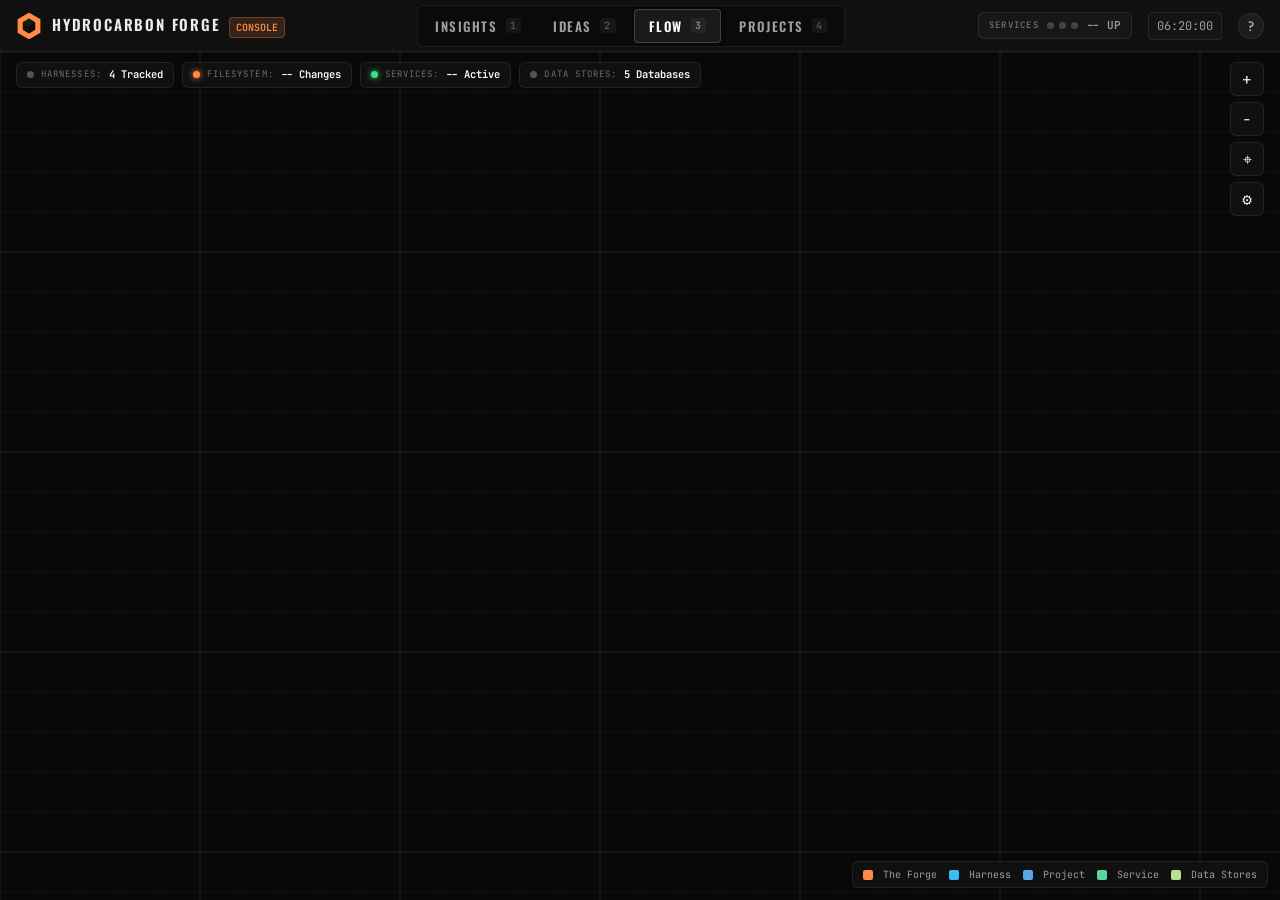
==== web/index.html @ 2d232d83 "Initial git snapshot (backfill, git rule 2026-10-06)" ====
<!DOCTYPE html>
<html lang="en">
<head>
  <meta charset="utf-8">
  <meta name="viewport" content="width=device-width, initial-scale=1.0">
  <title>Hydrocarbon Forge — Console</title>
  <link rel="preconnect" href="https://fonts.googleapis.com">
  <link rel="preconnect" href="https://fonts.gstatic.com" crossorigin>
  <link href="https://fonts.googleapis.com/css2?family=Oswald:wght@400;500;600;700&family=Inter:wght@400;500;600&family=JetBrains+Mono:wght@400;500;600;700&display=swap" rel="stylesheet">
  <link rel="stylesheet" href="style.css">
</head>
<body>

  <!-- SVG Symbols for Logo Mark -->
  <svg width="0" height="0" style="position:absolute" aria-hidden="true">
    <symbol id="hf-mark" viewBox="0 0 100 100">
      <path fill="none" stroke="currentColor" stroke-width="20" stroke-linecap="round" d="M50 10 L83.84 30 L83.84 70 L50 90 L16.16 70 L16.16 30 Z" />
      <path fill="#121212" d="M50.11 49 L50.02 77.6 L26.63 63.77 L26.62 36.13 Z" />
      <path fill="#0a0a0a" d="M50.02 49.43 L50.01 77.65 L73.41 63.83 L73.42 36.18 Z" />
      <path fill="#1a1a1a" d="M26.6 36.18 L50.02 49.43 L73.43 36.19 L50 22.34 Z" />
    </symbol>
  </svg>

  <!-- Top Navigation Bar -->
  <header class="topbar">
    <div class="topbar-inner">
      <div class="brand">
        <svg class="brand-logo" aria-hidden="true"><use href="#hf-mark" /></svg>
        <div class="brand-text">
          <span class="brand-name">HYDROCARBON FORGE</span>
          <span class="brand-tag">CONSOLE</span>
        </div>
      </div>

      <nav class="nav-tabs" role="tablist" aria-label="Console Navigation">
        <button class="nav-tab" id="nav-insights" data-tab="insights" role="tab" aria-selected="false">
          <span class="tab-label">INSIGHTS</span>
          <span class="tab-key">1</span>
        </button>
        <button class="nav-tab" id="nav-ideas" data-tab="ideas" role="tab" aria-selected="false">
          <span class="tab-label">IDEAS</span>
          <span class="tab-key">2</span>
        </button>
        <button class="nav-tab active" id="nav-flow" data-tab="flow" role="tab" aria-selected="true">
          <span class="tab-label">FLOW</span>
          <span class="tab-key">3</span>
        </button>
        <button class="nav-tab" id="nav-projects" data-tab="projects" role="tab" aria-selected="false">
          <span class="tab-label">PROJECTS</span>
          <span class="tab-key">4</span>
        </button>
      </nav>

      <div class="topbar-status">
        <div class="service-strip" id="service-strip" title="Forge Services Health">
          <span class="strip-label">SERVICES</span>
          <div class="strip-dots" id="strip-dots">
            <span class="sdot sdot-insights" title="insights-board: checking"></span>
            <span class="sdot sdot-scheme" title="scheme-board: checking"></span>
            <span class="sdot sdot-console" title="forge-console: checking"></span>
          </div>
          <span class="strip-summary" id="strip-summary">-- UP</span>
        </div>
        <div class="clock" id="live-clock">00:00:00</div>
        <button class="help-btn" id="btn-help" title="Keyboard Shortcuts (?)">?</button>
      </div>
    </div>
  </header>

  <!-- Global Error / Offline Alert Banner -->
  <div class="alert-banner" id="global-alert-banner" style="display:none;">
    <span class="alert-icon">!</span>
    <span class="alert-msg" id="global-alert-msg">Service unreachable</span>
    <button class="alert-close" id="btn-alert-close">&times;</button>
  </div>

  <!-- Main Viewport -->
  <main class="viewport">

    <!-- ==================== TAB 1: INSIGHTS ==================== -->
    <section class="tab-pane iframe-pane" id="pane-insights" role="tabpanel" style="display:none;">
      <iframe class="tab-iframe" id="iframe-insights" src="/insights/" title="Insights Board"></iframe>
    </section>

    <!-- ==================== TAB 2: IDEAS ==================== -->
    <section class="tab-pane iframe-pane" id="pane-ideas" role="tabpanel" style="display:none;">
      <iframe class="tab-iframe" id="iframe-ideas" src="/ideas/" title="Ideas Board"></iframe>
    </section>

    <!-- ==================== TAB 3: FLOW (CENTERPIECE) ==================== -->
    <section class="tab-pane active" id="pane-flow" role="tabpanel">
      <div class="flow-viewport" id="flow-viewport">
        <!-- Interactive Canvas -->
        <canvas id="flow-canvas"></canvas>

        <!-- Canvas Floating HUD: Stats Overview -->
        <div class="flow-hud-top">
          <div class="hud-pill" id="hud-harness-status">
            <span class="hud-dot" id="hud-dot-harness"></span>
            <span class="hud-title">HARNESSES:</span>
            <span class="hud-val" id="hud-val-harness">4 Tracked</span>
          </div>
          <div class="hud-pill" id="hud-fs-status">
            <span class="hud-dot active" id="hud-dot-fs"></span>
            <span class="hud-title">FILESYSTEM:</span>
            <span class="hud-val" id="hud-val-fs">-- Changes</span>
          </div>
          <div class="hud-pill" id="hud-srv-status">
            <span class="hud-dot green" id="hud-dot-srv"></span>
            <span class="hud-title">SERVICES:</span>
            <span class="hud-val" id="hud-val-srv">-- Active</span>
          </div>
          <div class="hud-pill" id="hud-db-status">
            <span class="hud-dot" id="hud-dot-db"></span>
            <span class="hud-title">DATA STORES:</span>
            <span class="hud-val" id="hud-val-db">5 Databases</span>
          </div>
        </div>

        <!-- Canvas Controls -->
        <div class="flow-hud-controls">
          <button class="flow-ctrl-btn" id="btn-flow-zoom-in" title="Zoom In">+</button>
          <button class="flow-ctrl-btn" id="btn-flow-zoom-out" title="Zoom Out">&minus;</button>
          <button class="flow-ctrl-btn" id="btn-flow-recenter" title="Recenter View">&#x2316;</button>
          <button class="flow-ctrl-btn" id="btn-flow-motion" title="Toggle Motion Animation">&#x2699;</button>
        </div>

        <!-- Flow Canvas Legend -->
        <div class="flow-hud-legend" title="Dots travel along edges on active activity &middot; click node for inspection">
          <div class="legend-row">
            <span class="legend-swatch" style="background:#FF8C42"></span> The Forge
            <span class="legend-swatch" style="background:#38BDF8; margin-left:6px;"></span> Harness
            <span class="legend-swatch" style="background:#5AA9E6; margin-left:6px;"></span> Project
            <span class="legend-swatch" style="background:#5AD6A0; margin-left:6px;"></span> Service
            <span class="legend-swatch" style="background:#B5E48C; margin-left:6px;"></span> Data Stores
          </div>
        </div>

        <!-- Canvas Hover Tooltip -->
        <div class="flow-tooltip" id="flow-tooltip" style="display:none;"></div>

        <!-- Flow Side Detail Panel -->
        <aside class="flow-detail-drawer" id="flow-detail-drawer" style="display:none;">
          <div class="drawer-header">
            <div class="drawer-header-left">
              <span class="node-badge" id="flow-panel-type">NODE</span>
              <div class="drawer-title" id="flow-panel-title">Node Detail</div>
            </div>
            <button class="drawer-close" id="btn-close-flow-drawer">&times;</button>
          </div>
          <div class="drawer-body" id="flow-panel-body">
            <!-- Dynamically populated on node click -->
          </div>
        </aside>
      </div>
    </section>

    <!-- ==================== TAB 4: PROJECTS ==================== -->
    <section class="tab-pane" id="pane-projects" role="tabpanel" style="display:none;">
      <div class="projects-container">

        <!-- Projects List View -->
        <div id="projects-list-view">
          <div class="projects-header">
            <div class="projects-header-left">
              <h2 class="projects-title">CENTRAL PROJECT DIRECTORY</h2>
              <span class="projects-count-badge" id="projects-count-badge">0 PROJECTS</span>
            </div>
            <div class="projects-header-actions">
              <input type="text" id="projects-search-input" class="projects-search" placeholder="Filter projects...">
              <button class="btn primary" id="btn-open-add-project">+ NEW PROJECT</button>
            </div>
          </div>

          <div class="projects-table-wrap table-scroll">
            <table class="data-table" id="projects-table">
              <thead>
                <tr>
                  <th style="width: 200px;">PROJECT</th>
                  <th>DESCRIPTION</th>
                  <th style="width: 170px;">SERVICE</th>
                  <th style="width: 140px;">DEPLOYMENT</th>
                  <th style="width: 110px;">UPDATED</th>
                </tr>
              </thead>
              <tbody id="projects-table-body">
                <!-- Dynamically populated -->
              </tbody>
            </table>
          </div>
        </div>

        <!-- Project Detail View (#/projects/<id>) -->
        <div id="project-detail-view" style="display:none;">
          <div class="project-detail-header">
            <button class="btn" id="btn-back-to-projects">← ALL PROJECTS</button>
            <div class="project-detail-actions">
              <button class="btn" id="btn-edit-project">EDIT PROJECT</button>
              <button class="btn danger" id="btn-delete-project">DELETE</button>
            </div>
          </div>

          <div class="project-detail-content" id="project-detail-content">
            <!-- Dynamically populated -->
          </div>
        </div>

      </div>
    </section>

  </main>

  <!-- Add Project Modal -->
  <div class="modal-backdrop" id="modal-add-project" style="display:none;">
    <div class="modal-dialog">
      <div class="modal-header">
        <span class="modal-title">ADD NEW PROJECT</span>
        <button class="modal-close" id="btn-close-add-project">&times;</button>
      </div>
      <form class="modal-form" id="form-add-project">
        <div class="form-group">
          <label for="add-proj-name">Project Name *</label>
          <input type="text" id="add-proj-name" required placeholder="e.g. Reelsmax">
        </div>
        <div class="form-group">
          <label for="add-proj-id">Slug ID * (lowercase, digits, -, _)</label>
          <input type="text" id="add-proj-id" required placeholder="reelsmax">
        </div>
        <div class="form-group">
          <label for="add-proj-path">Path</label>
          <input type="text" id="add-proj-path" placeholder="~/HydrocarbonForge/Projects/reelsmax">
        </div>
        <div class="form-group">
          <label for="add-proj-desc">Description</label>
          <textarea id="add-proj-desc" rows="2" placeholder="Brief project summary"></textarea>
        </div>
        <div class="form-group">
          <label for="add-proj-service">Systemd Service (optional)</label>
          <input type="text" id="add-proj-service" placeholder="reelsmax.service">
        </div>
        <div class="form-group">
          <label for="add-proj-tags">Tags (comma-separated)</label>
          <input type="text" id="add-proj-tags" placeholder="media, shorts, wall">
        </div>
        <div class="form-group form-check">
          <label>
            <input type="checkbox" id="add-proj-deployed"> Project is Deployed
          </label>
        </div>
        <div class="form-group" id="add-proj-url-group">
          <label for="add-proj-url">Deployment URL (http/https)</label>
          <input type="url" id="add-proj-url" placeholder="http://192.168.1.201:8905">
        </div>
        <div class="modal-actions">
          <button type="button" class="btn" id="btn-cancel-add-project">Cancel</button>
          <button type="submit" class="btn primary">Create Project</button>
        </div>
      </form>
    </div>
  </div>

  <!-- Edit Project Modal -->
  <div class="modal-backdrop" id="modal-edit-project" style="display:none;">
    <div class="modal-dialog">
      <div class="modal-header">
        <span class="modal-title">EDIT PROJECT</span>
        <button class="modal-close" id="btn-close-edit-project">&times;</button>
      </div>
      <form class="modal-form" id="form-edit-project">
        <input type="hidden" id="edit-proj-id">
        <div class="form-group">
          <label for="edit-proj-name">Project Name</label>
          <input type="text" id="edit-proj-name" required>
        </div>
        <div class="form-group">
          <label for="edit-proj-path">Path</label>
          <input type="text" id="edit-proj-path">
        </div>
        <div class="form-group">
          <label for="edit-proj-desc">Description</label>
          <textarea id="edit-proj-desc" rows="2"></textarea>
        </div>
        <div class="form-group">
          <label for="edit-proj-service">Systemd Service</label>
          <input type="text" id="edit-proj-service">
        </div>
        <div class="form-group">
          <label for="edit-proj-tags">Tags (comma-separated)</label>
          <input type="text" id="edit-proj-tags">
        </div>
        <div class="form-group form-check">
          <label>
            <input type="checkbox" id="edit-proj-deployed"> Project is Deployed
          </label>
        </div>
        <div class="form-group" id="edit-proj-url-group">
          <label for="edit-proj-url">Deployment URL (http/https)</label>
          <input type="url" id="edit-proj-url">
        </div>
        <div class="modal-actions">
          <button type="button" class="btn" id="btn-cancel-edit-project">Cancel</button>
          <button type="submit" class="btn primary">Save Changes</button>
        </div>
      </form>
    </div>
  </div>

  <!-- Keyboard Shortcut Modal -->
  <div class="modal-backdrop" id="modal-shortcuts" style="display:none;">
    <div class="modal-dialog modal-small">
      <div class="modal-header">
        <span class="modal-title">KEYBOARD SHORTCUTS</span>
        <button class="modal-close" id="btn-close-shortcuts">&times;</button>
      </div>
      <div class="shortcuts-list">
        <div class="shortcut-item"><kbd>1</kbd><span>Switch to Insights Tab</span></div>
        <div class="shortcut-item"><kbd>2</kbd><span>Switch to Ideas Tab</span></div>
        <div class="shortcut-item"><kbd>3</kbd><span>Switch to Flow Tab (Centerpiece)</span></div>
        <div class="shortcut-item"><kbd>4</kbd><span>Switch to Projects Tab</span></div>
        <div class="shortcut-item"><kbd>?</kbd><span>Show / Hide this shortcut sheet</span></div>
        <div class="shortcut-item"><kbd>Esc</kbd><span>Close modals and side inspection drawers</span></div>
        <div class="shortcut-item"><kbd>Space</kbd><span>Recenter Flow Canvas</span></div>
      </div>
    </div>
  </div>

  <script src="app.js"></script>
</body>
</html>
---- web/style.css ----
/*
 * Forge Console — Design System & Styles
 * Central Hydrocarbon Forge control panel
 */

:root {
  --bg: #0a0a0a;
  --panel: #121212;
  --panel-alt: #1a1a1a;
  --panel-hover: #1e1e1e;
  --card: #151515;
  --card-hover: #1c1c1c;
  --border: rgba(255, 255, 255, 0.08);
  --border-strong: rgba(255, 255, 255, 0.18);
  --text: #ececee;
  --text-muted: #9d9d9d;
  --text-dim: #6d6d72;
  --accent: #FF8C42;
  --accent-orange: #FF8C42;
  --accent-steel: #5aa9e6;
  --accent-mint: #5ad6a0;
  --accent-amber: #ffb454;
  --accent-green: #3ddc84;
  --accent-red: #f25c54;
  --accent-purple: #b185db;
  --radius: 6px;
  --font-display: "Oswald", "Arial Narrow", -apple-system, sans-serif;
  --font-body: "Inter", system-ui, -apple-system, BlinkMacSystemFont, "Segoe UI", Roboto, sans-serif;
  --font-mono: "JetBrains Mono", ui-monospace, SFMono-Regular, Menlo, Monaco, Consolas, monospace;
  --hex-pattern: url("data:image/svg+xml,%3Csvg xmlns='http://www.w3.org/2000/svg' width='56' height='100'%3E%3Cpath d='M28 66L0 50L0 16L28 0L56 16L56 50L28 66L28 100' fill='none' stroke='%23ffffff' stroke-opacity='0.07' stroke-width='1'/%3E%3Cpath d='M28 0L28 34L0 50L0 84L28 100L56 84L56 50L28 34' fill='none' stroke='%23ffffff' stroke-opacity='0.04' stroke-width='1'/%3E%3C/svg%3E");
}

/* Reset & Base */
*, *::before, *::after {
  box-sizing: border-box;
  margin: 0;
  padding: 0;
}

html, body {
  width: 100%;
  height: 100%;
  background-color: var(--bg);
  color: var(--text);
  font-family: var(--font-body);
  font-size: 13px;
  line-height: 1.5;
  -webkit-font-smoothing: antialiased;
  -moz-osx-font-smoothing: grayscale;
  overflow: hidden;
}

/* Background Grids */
body {
  background-image: 
    var(--hex-pattern),
    linear-gradient(rgba(255, 255, 255, 0.015) 1px, transparent 1px),
    linear-gradient(90deg, rgba(255, 255, 255, 0.015) 1px, transparent 1px);
  background-size: 56px 100px, 28px 28px, 28px 28px;
  background-position: 0 0, 0 0, 0 0;
}

/* Focus Rings */
:focus-visible {
  outline: 2px solid var(--accent);
  outline-offset: 2px;
}

/* Topbar */
.topbar {
  height: 52px;
  border-bottom: 1px solid var(--border);
  background: rgba(18, 18, 18, 0.85);
  backdrop-filter: blur(12px);
  position: relative;
  z-index: 100;
  user-select: none;
}

.topbar-inner {
  height: 100%;
  display: flex;
  align-items: center;
  justify-content: space-between;
  padding: 0 16px;
  max-width: 100%;
}

.brand {
  display: flex;
  align-items: center;
  gap: 10px;
}

.brand-logo {
  width: 26px;
  height: 26px;
  color: var(--accent);
  flex-shrink: 0;
}

.brand-text {
  display: flex;
  align-items: baseline;
  gap: 8px;
}

.brand-name {
  font-family: var(--font-display);
  font-size: 15px;
  font-weight: 600;
  letter-spacing: 0.12em;
  color: var(--text);
}

.brand-tag {
  font-family: var(--font-mono);
  font-size: 10px;
  padding: 2px 6px;
  border-radius: 4px;
  background: rgba(255, 140, 66, 0.15);
  color: var(--accent);
  border: 1px solid rgba(255, 140, 66, 0.3);
  font-weight: 600;
}

/* Navigation Tabs */
.nav-tabs {
  display: flex;
  gap: 4px;
  background: var(--bg);
  padding: 3px;
  border-radius: var(--radius);
  border: 1px solid var(--border);
}

.nav-tab {
  background: transparent;
  border: none;
  color: var(--text-muted);
  font-family: var(--font-display);
  font-size: 13px;
  font-weight: 600;
  letter-spacing: 0.12em;
  padding: 6px 14px;
  border-radius: 4px;
  cursor: pointer;
  display: flex;
  align-items: center;
  gap: 8px;
  transition: all 150ms ease;
}

.nav-tab:hover {
  color: var(--text);
  background: rgba(255, 255, 255, 0.04);
}

.nav-tab.active {
  color: #fff;
  background: var(--panel-alt);
  border: 1px solid var(--border-strong);
  box-shadow: 0 1px 4px rgba(0, 0, 0, 0.4);
}

.tab-key {
  font-family: var(--font-mono);
  font-size: 10px;
  opacity: 0.5;
  background: rgba(255, 255, 255, 0.1);
  padding: 1px 4px;
  border-radius: 3px;
}

/* Status Strip & Clock */
.topbar-status {
  display: flex;
  align-items: center;
  gap: 16px;
}

.service-strip {
  display: flex;
  align-items: center;
  gap: 8px;
  background: rgba(255, 255, 255, 0.03);
  border: 1px solid var(--border);
  padding: 4px 10px;
  border-radius: var(--radius);
  font-family: var(--font-mono);
  font-size: 11px;
}

.strip-label {
  color: var(--text-dim);
  font-size: 9px;
  letter-spacing: 0.14em;
  font-weight: 600;
}

.strip-dots {
  display: flex;
  gap: 5px;
  align-items: center;
}

.sdot {
  width: 7px;
  height: 7px;
  border-radius: 50%;
  background: #444;
  transition: background 300ms ease;
}

.sdot.green { background: var(--accent-green); box-shadow: 0 0 6px rgba(61, 220, 132, 0.5); }
.sdot.amber { background: var(--accent-amber); box-shadow: 0 0 6px rgba(255, 180, 84, 0.5); }
.sdot.red   { background: var(--accent-red);   box-shadow: 0 0 6px rgba(242, 92, 84, 0.5); }

.strip-summary {
  color: var(--text-muted);
  font-size: 11px;
  font-weight: 600;
}

.clock {
  font-family: var(--font-mono);
  font-size: 12px;
  color: var(--text-muted);
  padding: 4px 8px;
  background: rgba(255, 255, 255, 0.02);
  border-radius: 4px;
  border: 1px solid var(--border);
}

.help-btn {
  background: rgba(255, 255, 255, 0.05);
  border: 1px solid var(--border);
  color: var(--text-muted);
  width: 26px;
  height: 26px;
  border-radius: 50%;
  font-family: var(--font-mono);
  font-weight: 700;
  cursor: pointer;
  display: flex;
  align-items: center;
  justify-content: center;
  transition: all 150ms ease;
}

.help-btn:hover {
  background: var(--accent);
  color: #000;
  border-color: var(--accent);
}

/* Alert Banner */
.alert-banner {
  background: rgba(242, 92, 84, 0.15);
  border-bottom: 1px solid var(--accent-red);
  color: #ff9d99;
  padding: 8px 16px;
  display: flex;
  align-items: center;
  gap: 12px;
  font-family: var(--font-mono);
  font-size: 12px;
  z-index: 99;
}

.alert-icon {
  font-weight: 700;
  color: var(--accent-red);
}

.alert-msg {
  flex: 1;
}

.alert-close {
  background: none;
  border: none;
  color: inherit;
  font-size: 16px;
  cursor: pointer;
}

/* Viewport & Tab Panes */
.viewport {
  height: calc(100vh - 52px);
  position: relative;
  overflow: hidden;
}

.tab-pane {
  width: 100%;
  height: 100%;
  display: none;
  overflow-y: auto;
  overflow-x: hidden;
}

.tab-pane.active {
  display: block;
}

.tab-pane.iframe-pane {
  overflow: hidden;
}

.tab-iframe {
  width: 100%;
  height: 100%;
  border: none;
  display: block;
}

/* Offline warning strip inside tab */
.offline-warning {
  background: rgba(255, 180, 84, 0.1);
  border: 1px solid rgba(255, 180, 84, 0.3);
  color: var(--accent-amber);
  padding: 8px 14px;
  border-radius: var(--radius);
  font-family: var(--font-mono);
  font-size: 11px;
  margin-bottom: 16px;
}

/* Common Components */
.micro-label {
  font-family: var(--font-mono);
  font-size: 10px;
  letter-spacing: 0.14em;
  color: var(--text-dim);
  text-transform: uppercase;
  margin-bottom: 4px;
}

.section-title {
  font-family: var(--font-display);
  font-size: 13px;
  letter-spacing: 0.12em;
  color: var(--text-muted);
  text-transform: uppercase;
}

/* Segmented Buttons */
.seg {
  display: inline-flex;
  background: var(--panel);
  border: 1px solid var(--border);
  border-radius: var(--radius);
  padding: 2px;
  gap: 2px;
}

.seg-btn {
  background: transparent;
  border: none;
  color: var(--text-muted);
  font-family: var(--font-mono);
  font-size: 11px;
  padding: 4px 10px;
  border-radius: 4px;
  cursor: pointer;
  transition: all 150ms ease;
  display: inline-flex;
  align-items: center;
  gap: 6px;
}

.seg-btn:hover {
  color: var(--text);
  background: rgba(255, 255, 255, 0.03);
}

.seg-btn.active {
  color: #fff;
  background: var(--panel-alt);
  border: 1px solid var(--border-strong);
}

.seg-count {
  font-size: 10px;
  color: var(--accent);
  background: rgba(255, 140, 66, 0.1);
  padding: 1px 4px;
  border-radius: 3px;
}

/* Buttons */
.btn {
  background: var(--panel-alt);
  border: 1px solid var(--border);
  color: var(--text);
  font-family: var(--font-mono);
  font-size: 11px;
  font-weight: 600;
  letter-spacing: 0.05em;
  padding: 6px 12px;
  border-radius: var(--radius);
  cursor: pointer;
  transition: all 150ms ease;
  display: inline-flex;
  align-items: center;
  justify-content: center;
  gap: 6px;
}

.btn:hover {
  background: var(--panel-hover);
  border-color: var(--border-strong);
}

.btn.primary {
  background: var(--accent);
  color: #000;
  border-color: var(--accent);
  font-weight: 700;
}

.btn.primary:hover {
  background: #ffa05e;
  border-color: #ffa05e;
}

/* Panels & Cards */
.panel {
  background: var(--panel);
  border: 1px solid var(--border);
  border-radius: var(--radius);
  padding: 16px;
  margin-bottom: 16px;
}

.panel-header {
  display: flex;
  align-items: baseline;
  justify-content: space-between;
  margin-bottom: 12px;
  border-bottom: 1px solid var(--border);
  padding-bottom: 8px;
}

.panel-title {
  font-family: var(--font-display);
  font-size: 15px;
  font-weight: 600;
  letter-spacing: 0.12em;
  color: var(--text);
  text-transform: uppercase;
}

.panel-sub {
  font-family: var(--font-mono);
  font-size: 11px;
  color: var(--text-dim);
}

/* KPI Grids */
.kpi-grid {
  display: grid;
  grid-template-columns: repeat(auto-fit, minmax(180px, 1fr));
  gap: 12px;
  margin-bottom: 16px;
}

.kpi-card {
  background: var(--panel);
  border: 1px solid var(--border);
  border-radius: var(--radius);
  padding: 14px;
  transition: border-color 150ms ease;
}

.kpi-card:hover {
  border-color: var(--border-strong);
}

.kpi-label {
  font-family: var(--font-mono);
  font-size: 10px;
  letter-spacing: 0.14em;
  color: var(--text-dim);
  text-transform: uppercase;
  margin-bottom: 6px;
}

.kpi-val {
  font-family: var(--font-display);
  font-size: 26px;
  font-weight: 600;
  letter-spacing: 0.05em;
  color: #fff;
  line-height: 1.1;
}

.kpi-val.accent {
  color: var(--accent);
}

.kpi-sub {
  font-family: var(--font-mono);
  font-size: 10px;
  color: var(--text-muted);
  margin-top: 4px;
}

/* Data Tables */
.table-scroll {
  overflow-x: auto;
  max-width: 100%;
}

.data-table {
  width: 100%;
  border-collapse: collapse;
  font-size: 12px;
  text-align: left;
}

.data-table th {
  font-family: var(--font-mono);
  font-size: 10px;
  letter-spacing: 0.12em;
  text-transform: uppercase;
  color: var(--text-dim);
  padding: 8px 10px;
  border-bottom: 1px solid var(--border);
  background: rgba(0, 0, 0, 0.2);
}

.data-table td {
  padding: 9px 10px;
  border-bottom: 1px solid rgba(255, 255, 255, 0.04);
  font-family: var(--font-mono);
  color: var(--text);
  vertical-align: middle;
}

.data-table tbody tr {
  transition: background 120ms ease;
  cursor: pointer;
}

.data-table tbody tr:hover {
  background: rgba(255, 255, 255, 0.03);
}

.empty-cell {
  text-align: center;
  color: var(--text-dim);
  padding: 24px !important;
  font-family: var(--font-mono);
}

/* Chips & Badges */
.chip {
  display: inline-flex;
  align-items: center;
  gap: 5px;
  padding: 2px 7px;
  border-radius: 4px;
  font-family: var(--font-mono);
  font-size: 11px;
  border: 1px solid var(--border);
  background: rgba(255, 255, 255, 0.02);
  white-space: nowrap;
}

.chips-row {
  display: flex;
  flex-wrap: wrap;
  gap: 8px;
}

.stat-chip {
  background: var(--panel-alt);
  border: 1px solid var(--border);
  padding: 6px 10px;
  border-radius: var(--radius);
  display: inline-flex;
  align-items: center;
  gap: 8px;
  font-family: var(--font-mono);
  font-size: 11px;
  cursor: pointer;
  transition: all 150ms ease;
}

.stat-chip:hover {
  border-color: var(--border-strong);
  background: var(--panel-hover);
}

.stat-chip-count {
  font-weight: 700;
  color: #fff;
  background: rgba(255, 255, 255, 0.1);
  padding: 1px 5px;
  border-radius: 3px;
}

.legend-dot {
  width: 8px;
  height: 8px;
  border-radius: 50%;
  display: inline-block;
}

/* ==================== TAB 1: INSIGHTS STYLES ==================== */
.insights-container {
  padding: 16px;
  max-width: 1400px;
  margin: 0 auto;
}

.insights-toolbar {
  display: flex;
  justify-content: space-between;
  align-items: center;
  flex-wrap: wrap;
  gap: 12px;
  margin-bottom: 16px;
  padding: 12px 16px;
  background: var(--panel);
  border: 1px solid var(--border);
  border-radius: var(--radius);
}

.toolbar-left, .toolbar-right {
  display: flex;
  align-items: center;
  gap: 12px;
  flex-wrap: wrap;
}

.live-indicator {
  display: flex;
  align-items: center;
  gap: 6px;
  font-family: var(--font-mono);
  font-size: 11px;
  color: var(--text-dim);
}

.live-indicator .dot {
  width: 7px;
  height: 7px;
  border-radius: 50%;
  background: var(--accent-green);
  box-shadow: 0 0 6px var(--accent-green);
}

.chart-wrapper {
  position: relative;
  width: 100%;
  height: 220px;
  background: rgba(0, 0, 0, 0.3);
  border-radius: 4px;
  border: 1px solid rgba(255, 255, 255, 0.04);
}

.chart-legend {
  display: flex;
  gap: 16px;
  margin-top: 10px;
  font-family: var(--font-mono);
  font-size: 11px;
  color: var(--text-muted);
}

.legend-swatch {
  display: inline-block;
  width: 10px;
  height: 10px;
  border-radius: 2px;
  margin-right: 4px;
}

.grid-2col {
  display: grid;
  grid-template-columns: 1fr 1fr;
  gap: 16px;
}

@media (max-width: 900px) {
  .grid-2col {
    grid-template-columns: 1fr;
  }
}

.tools-list {
  display: flex;
  flex-direction: column;
  gap: 8px;
}

.tool-row {
  display: flex;
  align-items: center;
  gap: 10px;
  font-family: var(--font-mono);
  font-size: 11px;
}

.tool-name {
  width: 140px;
  color: var(--text);
  overflow: hidden;
  text-overflow: ellipsis;
  white-space: nowrap;
}

.tool-bar-bg {
  flex: 1;
  height: 8px;
  background: rgba(255, 255, 255, 0.05);
  border-radius: 4px;
  overflow: hidden;
}

.tool-bar-fill {
  height: 100%;
  background: var(--accent-steel);
  border-radius: 4px;
}

.tool-count {
  width: 45px;
  text-align: right;
  color: var(--text-muted);
}

.hourstrip {
  display: grid;
  grid-template-columns: repeat(24, 1fr);
  gap: 3px;
  height: 38px;
  align-items: flex-end;
  background: rgba(0, 0, 0, 0.2);
  padding: 6px;
  border-radius: 4px;
}

.hour-bar {
  background: var(--accent-mint);
  border-radius: 2px 2px 0 0;
  min-height: 2px;
  transition: opacity 150ms ease;
}

.hour-bar:hover {
  opacity: 0.8;
}

.hour-axis {
  font-family: var(--font-mono);
  font-size: 10px;
  color: var(--text-dim);
  margin-top: 6px;
  text-align: right;
}

.callout-grid {
  display: grid;
  grid-template-columns: repeat(auto-fit, minmax(130px, 1fr));
  gap: 8px;
  margin-top: 12px;
}

.callout-card {
  background: rgba(255, 255, 255, 0.02);
  border: 1px solid var(--border);
  padding: 8px;
  border-radius: 4px;
}

.cost-summary-bar {
  display: flex;
  align-items: flex-end;
  gap: 24px;
  flex-wrap: wrap;
  margin-bottom: 16px;
  padding-bottom: 12px;
  border-bottom: 1px solid var(--border);
}

.cost-headline {
  font-family: var(--font-display);
  font-size: 32px;
  font-weight: 700;
  color: var(--accent);
}

.cost-subline {
  font-family: var(--font-display);
  font-size: 22px;
  font-weight: 600;
  color: var(--text);
}

.cost-toggles {
  margin-left: auto;
}

.checkbox-label {
  display: inline-flex;
  align-items: center;
  gap: 6px;
  font-family: var(--font-mono);
  font-size: 11px;
  color: var(--text-muted);
  cursor: pointer;
  user-select: none;
}

/* ==================== TAB 2: IDEAS STYLES ==================== */
.ideas-container {
  padding: 16px;
  max-width: 1400px;
  margin: 0 auto;
}

.ideas-toolbar {
  display: flex;
  justify-content: space-between;
  align-items: center;
  flex-wrap: wrap;
  gap: 12px;
  margin-bottom: 16px;
  padding: 12px 16px;
  background: var(--panel);
  border: 1px solid var(--border);
  border-radius: var(--radius);
}

.view-switch {
  display: inline-flex;
  background: var(--bg);
  border: 1px solid var(--border);
  border-radius: var(--radius);
  padding: 2px;
  gap: 2px;
}

.view-btn {
  background: transparent;
  border: none;
  color: var(--text-muted);
  font-family: var(--font-display);
  font-size: 12px;
  font-weight: 600;
  letter-spacing: 0.1em;
  padding: 5px 12px;
  border-radius: 4px;
  cursor: pointer;
  transition: all 150ms ease;
}

.view-btn:hover {
  color: var(--text);
}

.view-btn.active {
  background: var(--panel-alt);
  color: #fff;
  border: 1px solid var(--border-strong);
}

.ideas-filters {
  display: flex;
  align-items: center;
  gap: 10px;
  flex-wrap: wrap;
}

.filter-select, .form-input, .form-textarea {
  background: var(--bg);
  border: 1px solid var(--border);
  color: var(--text);
  font-family: var(--font-mono);
  font-size: 11px;
  padding: 6px 10px;
  border-radius: var(--radius);
  outline: none;
  transition: border-color 150ms ease;
}

.filter-select:focus, .form-input:focus, .form-textarea:focus {
  border-color: var(--accent);
}

.search-box {
  position: relative;
  display: inline-flex;
  align-items: center;
}

.search-input {
  width: 180px;
  background: var(--bg);
  border: 1px solid var(--border);
  color: var(--text);
  font-family: var(--font-mono);
  font-size: 11px;
  padding: 6px 26px 6px 10px;
  border-radius: var(--radius);
  outline: none;
  transition: all 150ms ease;
}

.search-input:focus {
  width: 220px;
  border-color: var(--accent);
}

.search-clear {
  position: absolute;
  right: 6px;
  background: none;
  border: none;
  color: var(--text-dim);
  cursor: pointer;
  font-size: 14px;
}

/* Map Canvas Container */
.map-wrapper {
  position: relative;
  width: 100%;
  height: calc(100vh - 190px);
  min-height: 520px;
  background: var(--panel);
  border: 1px solid var(--border);
  border-radius: var(--radius);
  overflow: hidden;
}

#ideas-map-canvas {
  width: 100%;
  height: 100%;
  display: block;
}

.map-controls {
  position: absolute;
  top: 14px;
  right: 14px;
  display: flex;
  flex-direction: column;
  gap: 6px;
  z-index: 10;
}

.ctrl-btn {
  width: 32px;
  height: 32px;
  background: var(--panel-alt);
  border: 1px solid var(--border);
  color: var(--text);
  border-radius: var(--radius);
  cursor: pointer;
  display: flex;
  align-items: center;
  justify-content: center;
  font-size: 16px;
  font-family: var(--font-mono);
  transition: all 150ms ease;
}

.ctrl-btn:hover {
  background: var(--panel-hover);
  border-color: var(--accent);
  color: var(--accent);
}

.map-legend {
  position: absolute;
  bottom: 14px;
  left: 14px;
  background: rgba(18, 18, 18, 0.85);
  backdrop-filter: blur(8px);
  border: 1px solid var(--border);
  padding: 6px 12px;
  border-radius: var(--radius);
  display: flex;
  align-items: center;
  gap: 12px;
  font-family: var(--font-mono);
  font-size: 10px;
  color: var(--text-muted);
}

.legend-title {
  color: var(--text-dim);
  font-weight: 700;
}

/* Status Inline Select */
.status-select {
  background: var(--panel-alt);
  border: 1px solid var(--border);
  color: #fff;
  font-family: var(--font-mono);
  font-size: 10px;
  font-weight: 700;
  padding: 3px 6px;
  border-radius: 4px;
  cursor: pointer;
  text-transform: uppercase;
}

/* Side Drawers */
.side-drawer, .flow-detail-drawer {
  position: fixed;
  top: 52px;
  right: 0;
  width: 440px;
  max-width: 90vw;
  height: calc(100vh - 52px);
  background: var(--panel);
  border-left: 1px solid var(--border);
  box-shadow: -8px 0 24px rgba(0, 0, 0, 0.6);
  z-index: 80;
  display: flex;
  flex-direction: column;
  animation: slideInRight 200ms ease;
}

@keyframes slideInRight {
  from { transform: translateX(100%); }
  to { transform: translateX(0); }
}

.drawer-header {
  padding: 16px;
  border-bottom: 1px solid var(--border);
  display: flex;
  align-items: center;
  justify-content: space-between;
  background: var(--panel-alt);
}

.drawer-header-left {
  display: flex;
  flex-direction: column;
  gap: 4px;
}

.drawer-title {
  font-family: var(--font-display);
  font-size: 16px;
  font-weight: 600;
  letter-spacing: 0.08em;
  color: #fff;
}

.drawer-close {
  background: none;
  border: none;
  color: var(--text-muted);
  font-size: 22px;
  cursor: pointer;
  transition: color 150ms ease;
}

.drawer-close:hover {
  color: #fff;
}

.drawer-body {
  padding: 16px;
  overflow-y: auto;
  flex: 1;
  display: flex;
  flex-direction: column;
  gap: 16px;
}

.detail-section {
  display: flex;
  flex-direction: column;
  gap: 6px;
}

.detail-title {
  font-family: var(--font-mono);
  font-size: 10px;
  letter-spacing: 0.12em;
  color: var(--text-dim);
  text-transform: uppercase;
}

.detail-text {
  font-size: 12px;
  color: var(--text);
  line-height: 1.6;
}

.score-bar-row {
  display: flex;
  align-items: center;
  justify-content: space-between;
  gap: 10px;
  font-family: var(--font-mono);
  font-size: 11px;
}

.score-bar-bg {
  flex: 1;
  height: 6px;
  background: rgba(255, 255, 255, 0.05);
  border-radius: 3px;
  overflow: hidden;
}

.score-bar-fill {
  height: 100%;
  background: var(--accent);
  border-radius: 3px;
}

/* ==================== TAB 3: FLOW STYLES (CENTERPIECE) ==================== */
.flow-viewport {
  width: 100%;
  height: 100%;
  position: relative;
  background: #080808;
  overflow: hidden;
}

#flow-canvas {
  width: 100%;
  height: 100%;
  display: block;
}

.flow-hud-top {
  position: absolute;
  top: 10px;
  left: 16px;
  display: flex;
  gap: 8px;
  z-index: 10;
  flex-wrap: wrap;
}

.hud-pill {
  background: rgba(18, 18, 18, 0.85);
  backdrop-filter: blur(8px);
  border: 1px solid var(--border);
  padding: 4px 10px;
  border-radius: var(--radius);
  display: flex;
  align-items: center;
  gap: 7px;
  font-family: var(--font-mono);
  font-size: 10.5px;
}

.hud-dot {
  width: 7px;
  height: 7px;
  border-radius: 50%;
  background: #555;
}

.hud-dot.active {
  background: var(--accent);
  box-shadow: 0 0 6px var(--accent);
}

.hud-dot.green {
  background: var(--accent-green);
  box-shadow: 0 0 6px var(--accent-green);
}

.hud-title {
  color: var(--text-dim);
  font-size: 9px;
  letter-spacing: 0.12em;
}

.hud-val {
  color: #fff;
  font-weight: 600;
}

.flow-hud-controls {
  position: absolute;
  top: 10px;
  right: 16px;
  display: flex;
  flex-direction: column;
  gap: 6px;
  z-index: 10;
}

.flow-ctrl-btn {
  width: 34px;
  height: 34px;
  background: rgba(18, 18, 18, 0.85);
  backdrop-filter: blur(8px);
  border: 1px solid var(--border);
  color: var(--text);
  border-radius: var(--radius);
  cursor: pointer;
  display: flex;
  align-items: center;
  justify-content: center;
  font-size: 16px;
  font-family: var(--font-mono);
  transition: all 150ms ease;
}

.flow-ctrl-btn:hover {
  border-color: var(--accent);
  color: var(--accent);
}

.flow-hud-legend {
  position: absolute;
  bottom: 12px;
  right: 12px;
  background: rgba(18, 18, 18, 0.85);
  backdrop-filter: blur(8px);
  border: 1px solid var(--border);
  padding: 5px 10px;
  border-radius: var(--radius);
  font-family: var(--font-mono);
  font-size: 10px;
  color: var(--text-muted);
  z-index: 10;
  white-space: nowrap;
}

.legend-row {
  display: flex;
  align-items: center;
  gap: 6px;
}

.legend-sub {
  display: none;
}

/* Tooltips */
.canvas-tooltip, .flow-tooltip, .chart-tooltip {
  position: absolute;
  pointer-events: none;
  background: rgba(18, 18, 18, 0.95);
  backdrop-filter: blur(8px);
  border: 1px solid var(--border-strong);
  border-radius: var(--radius);
  padding: 8px 12px;
  font-family: var(--font-mono);
  font-size: 11px;
  color: #fff;
  z-index: 50;
  box-shadow: 0 4px 16px rgba(0, 0, 0, 0.5);
  max-width: 260px;
  box-sizing: border-box;
  overflow: hidden;
  overflow-x: hidden;
  word-break: break-word;
  white-space: normal;
  scrollbar-width: none;
  -ms-overflow-style: none;
}

.canvas-tooltip::-webkit-scrollbar,
.flow-tooltip::-webkit-scrollbar,
.chart-tooltip::-webkit-scrollbar {
  display: none;
}

.flow-tooltip-scrollable {
  max-height: 320px;
  overflow-y: auto;
  overflow-x: hidden;
  scrollbar-width: none;
  -ms-overflow-style: none;
}

.flow-tooltip-scrollable::-webkit-scrollbar {
  display: none;
}

.node-badge {
  font-family: var(--font-mono);
  font-size: 9px;
  font-weight: 700;
  padding: 2px 6px;
  border-radius: 3px;
  background: rgba(255, 255, 255, 0.1);
  color: var(--accent);
  display: inline-block;
}

/* Modals */
.modal-backdrop {
  position: fixed;
  inset: 0;
  background: rgba(0, 0, 0, 0.7);
  backdrop-filter: blur(4px);
  display: flex;
  align-items: center;
  justify-content: center;
  z-index: 120;
  animation: fadeIn 150ms ease;
}

@keyframes fadeIn {
  from { opacity: 0; }
  to { opacity: 1; }
}

.modal-dialog {
  background: var(--panel);
  border: 1px solid var(--border-strong);
  border-radius: var(--radius);
  width: 520px;
  max-width: 92vw;
  box-shadow: 0 12px 36px rgba(0, 0, 0, 0.8);
  overflow: hidden;
}

.modal-dialog.modal-small {
  width: 400px;
}

.modal-header {
  padding: 14px 16px;
  border-bottom: 1px solid var(--border);
  display: flex;
  align-items: center;
  justify-content: space-between;
  background: var(--panel-alt);
}

.modal-title {
  font-family: var(--font-display);
  font-size: 15px;
  font-weight: 600;
  letter-spacing: 0.12em;
  color: #fff;
}

.modal-close {
  background: none;
  border: none;
  color: var(--text-muted);
  font-size: 20px;
  cursor: pointer;
}

.modal-close:hover {
  color: #fff;
}

.modal-form {
  padding: 16px;
  display: flex;
  flex-direction: column;
  gap: 14px;
}

.form-group {
  display: flex;
  flex-direction: column;
  gap: 6px;
}

.form-group.half {
  flex: 1;
}

.form-row {
  display: flex;
  gap: 12px;
}

.form-label {
  font-family: var(--font-mono);
  font-size: 10px;
  letter-spacing: 0.12em;
  color: var(--text-dim);
}

.modal-actions {
  display: flex;
  justify-content: flex-end;
  gap: 10px;
  margin-top: 8px;
}

.shortcuts-list {
  padding: 16px;
  display: flex;
  flex-direction: column;
  gap: 10px;
}

.shortcut-item {
  display: flex;
  align-items: center;
  gap: 12px;
  font-family: var(--font-mono);
  font-size: 12px;
}

.shortcut-item kbd {
  background: var(--panel-alt);
  border: 1px solid var(--border-strong);
  padding: 3px 8px;
  border-radius: 4px;
  color: var(--accent);
  font-weight: 700;
  min-width: 26px;
  text-align: center;
}

/* ==================== PROJECTS TAB ==================== */
.projects-container {
  height: calc(100vh - 52px);
  overflow-y: auto;
  max-width: 1400px;
  margin: 0 auto;
  padding: 24px;
}

.projects-header {
  display: flex;
  align-items: center;
  justify-content: space-between;
  margin-bottom: 20px;
}

.projects-header-left {
  display: flex;
  align-items: baseline;
  gap: 12px;
}

.projects-title {
  font-family: var(--font-display);
  font-size: 22px;
  font-weight: 600;
  letter-spacing: 0.1em;
  color: #fff;
}

.projects-count-badge {
  font-family: var(--font-mono);
  font-size: 11px;
  padding: 3px 8px;
  border-radius: 4px;
  background: rgba(255, 140, 66, 0.15);
  color: var(--accent);
  border: 1px solid rgba(255, 140, 66, 0.3);
  font-weight: 600;
}

.projects-header-actions {
  display: flex;
  align-items: center;
  gap: 12px;
}

.projects-search {
  background: var(--panel);
  border: 1px solid var(--border);
  color: var(--text);
  font-family: var(--font-mono);
  font-size: 12px;
  padding: 7px 14px;
  border-radius: var(--radius);
  width: 240px;
}
.projects-search:focus {
  border-color: var(--accent);
  outline: none;
}

.projects-table-wrap {
  background: var(--panel);
  border: 1px solid var(--border);
  border-radius: var(--radius);
  overflow: hidden;
}

.badge-deployed {
  background: rgba(61, 220, 132, 0.15);
  color: var(--accent-green);
  border: 1px solid rgba(61, 220, 132, 0.35);
  font-weight: 700;
}

.badge-not-deployed {
  background: rgba(255, 255, 255, 0.04);
  color: var(--text-dim);
  border: 1px solid var(--border);
}

.project-tag-pill {
  font-family: var(--font-mono);
  font-size: 10px;
  padding: 1px 6px;
  border-radius: 3px;
  background: rgba(90, 169, 230, 0.12);
  color: var(--accent-steel);
  border: 1px solid rgba(90, 169, 230, 0.25);
  margin-right: 4px;
}

/* Detail View */
.project-detail-header {
  display: flex;
  align-items: center;
  justify-content: space-between;
  margin-bottom: 24px;
}

.project-detail-actions {
  display: flex;
  gap: 10px;
}

.project-detail-content {
  display: flex;
  flex-direction: column;
  gap: 20px;
}

.project-main-card {
  background: var(--panel);
  border: 1px solid var(--border);
  border-radius: var(--radius);
  padding: 24px;
}

.project-title-row {
  display: flex;
  align-items: center;
  gap: 14px;
  margin-bottom: 12px;
}

.project-detail-name {
  font-family: var(--font-display);
  font-size: 26px;
  font-weight: 700;
  letter-spacing: 0.08em;
  color: #fff;
}

.project-detail-desc {
  font-size: 14px;
  color: var(--text-muted);
  line-height: 1.6;
  margin-bottom: 20px;
}

.project-meta-grid {
  display: grid;
  grid-template-columns: repeat(auto-fit, minmax(220px, 1fr));
  gap: 14px;
  margin-bottom: 20px;
  padding: 14px;
  background: var(--panel-alt);
  border-radius: var(--radius);
  border: 1px solid var(--border);
}

.project-meta-item {
  display: flex;
  flex-direction: column;
  gap: 4px;
}

.project-meta-label {
  font-family: var(--font-mono);
  font-size: 10px;
  text-transform: uppercase;
  color: var(--text-dim);
  letter-spacing: 0.1em;
}

.project-meta-val {
  font-family: var(--font-mono);
  font-size: 12px;
  color: var(--text);
  word-break: break-all;
}

/* Deployment Card / Banner */
.deploy-banner-active {
  background: rgba(61, 220, 132, 0.08);
  border: 1px solid rgba(61, 220, 132, 0.35);
  border-radius: var(--radius);
  padding: 20px 24px;
  display: flex;
  align-items: center;
  justify-content: space-between;
}

.deploy-banner-left {
  display: flex;
  flex-direction: column;
  gap: 6px;
}

.deploy-banner-title {
  font-family: var(--font-display);
  font-size: 16px;
  font-weight: 600;
  letter-spacing: 0.08em;
  color: var(--accent-green);
  display: flex;
  align-items: center;
  gap: 8px;
}

.deploy-banner-url {
  font-family: var(--font-mono);
  font-size: 13px;
  color: #58a6ff;
}

.deploy-open-btn {
  background: var(--accent-green);
  color: #0d1117 !important;
  font-family: var(--font-display);
  font-size: 14px;
  font-weight: 700;
  letter-spacing: 0.08em;
  padding: 10px 20px;
  border-radius: 4px;
  text-decoration: none;
  transition: transform 0.1s ease, filter 0.1s ease;
  display: inline-flex;
  align-items: center;
  gap: 8px;
}
.deploy-open-btn:hover {
  filter: brightness(1.1);
  transform: translateY(-1px);
}

.deploy-banner-inactive {
  background: var(--panel-alt);
  border: 1px dashed var(--border-strong);
  border-radius: var(--radius);
  padding: 20px 24px;
  display: flex;
  align-items: center;
  justify-content: space-between;
}

.deploy-inactive-text {
  color: var(--text-dim);
  font-size: 13px;
}

.btn.danger {
  background: rgba(242, 92, 84, 0.15);
  color: var(--accent-red);
  border-color: rgba(242, 92, 84, 0.3);
}
.btn.danger:hover {
  background: var(--accent-red);
  color: #fff;
}

/* Modal Form Styles */
.form-group {
  display: flex;
  flex-direction: column;
  gap: 5px;
  margin-bottom: 14px;
}

.form-group label {
  font-family: var(--font-mono);
  font-size: 11px;
  color: var(--text-muted);
}

.form-group input[type="text"],
.form-group input[type="url"],
.form-group textarea {
  background: var(--bg);
  border: 1px solid var(--border);
  color: var(--text);
  font-family: var(--font-mono);
  font-size: 12px;
  padding: 7px 10px;
  border-radius: var(--radius);
}

.form-group input:focus,
.form-group textarea:focus {
  border-color: var(--accent);
  outline: none;
}

.form-check {
  flex-direction: row;
  align-items: center;
  gap: 8px;
}
.form-check label {
  cursor: pointer;
  display: flex;
  align-items: center;
  gap: 8px;
  color: var(--text);
}
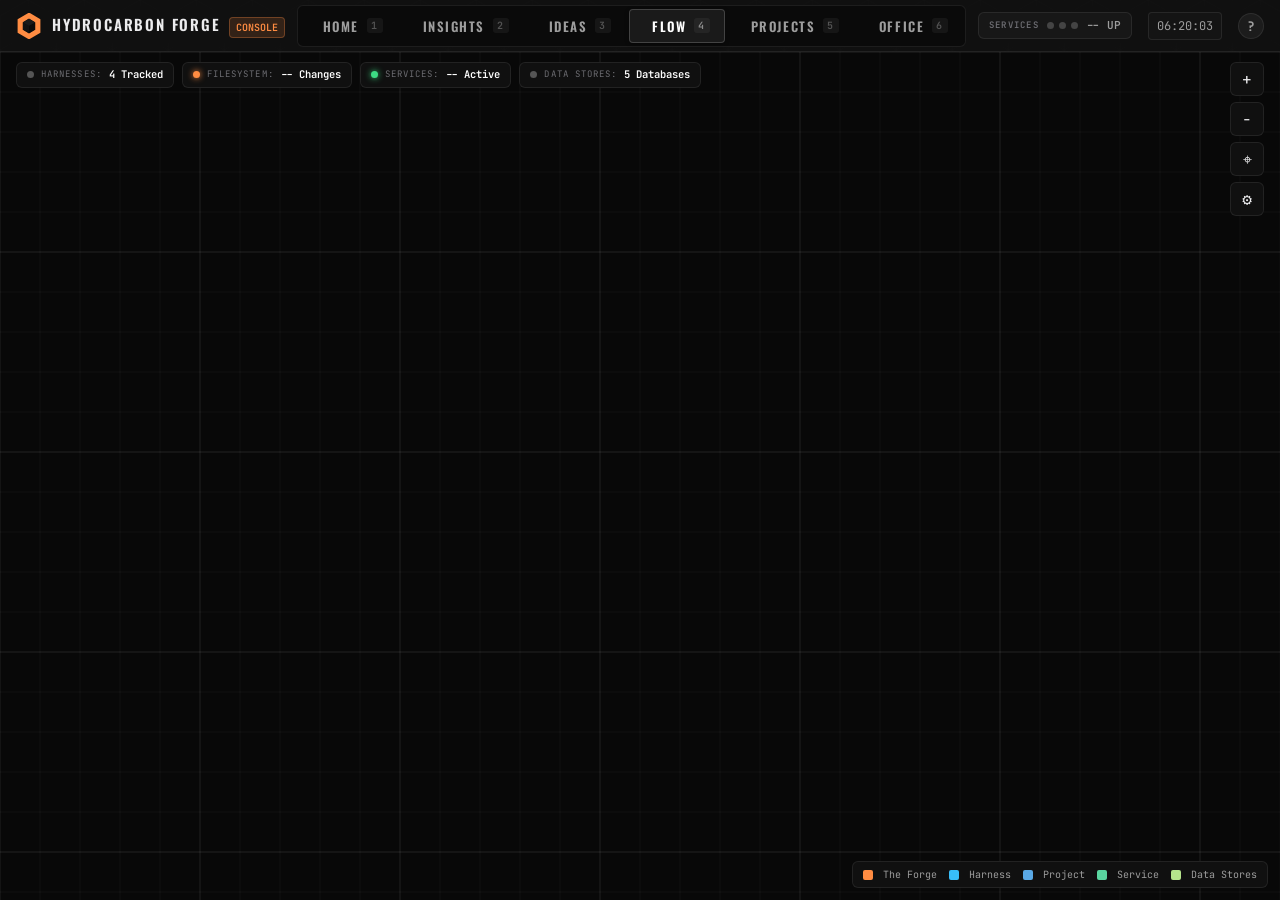
==== commit fa72dfaa: "html: add 6-tab icon navigation, HOME dashboard markup, and OFFICE pane container" ====
--- a/web/index.html
+++ b/web/index.html
@@ -11,13 +11,16 @@
 </head>
 <body>
 
-  <!-- SVG Symbols for Logo Mark -->
+  <!-- SVG Symbols for Logo Mark & Kinetic Ring -->
   <svg width="0" height="0" style="position:absolute" aria-hidden="true">
     <symbol id="hf-mark" viewBox="0 0 100 100">
       <path fill="none" stroke="currentColor" stroke-width="20" stroke-linecap="round" d="M50 10 L83.84 30 L83.84 70 L50 90 L16.16 70 L16.16 30 Z" />
       <path fill="#121212" d="M50.11 49 L50.02 77.6 L26.63 63.77 L26.62 36.13 Z" />
       <path fill="#0a0a0a" d="M50.02 49.43 L50.01 77.65 L73.41 63.83 L73.42 36.18 Z" />
       <path fill="#1a1a1a" d="M26.6 36.18 L50.02 49.43 L73.43 36.19 L50 22.34 Z" />
+    </symbol>
+    <symbol id="hf-ring" viewBox="0 0 100 100">
+      <path fill="none" stroke="currentColor" stroke-width="20" stroke-linecap="round" d="M50 10 L83.84 30 L83.84 70 L50 90 L16.16 70 L16.16 30 Z" />
     </symbol>
   </svg>
 
@@ -33,21 +36,56 @@
       </div>
 
       <nav class="nav-tabs" role="tablist" aria-label="Console Navigation">
-        <button class="nav-tab" id="nav-insights" data-tab="insights" role="tab" aria-selected="false">
-          <span class="tab-label">INSIGHTS</span>
+        <button class="nav-tab active" id="nav-home" data-tab="home" role="tab" aria-selected="true">
+          <svg class="tab-icon" viewBox="0 0 24 24" fill="none" stroke="currentColor" stroke-width="1.8" stroke-linecap="round" stroke-linejoin="round" aria-hidden="true">
+            <path d="M12 2.5 L20.5 7.4 V16.6 L12 21.5 L3.5 16.6 V7.4 Z" />
+            <circle cx="12" cy="12" r="2" fill="currentColor" stroke="none" />
+          </svg>
+          <span class="tab-label">HOME</span>
           <span class="tab-key">1</span>
         </button>
-        <button class="nav-tab" id="nav-ideas" data-tab="ideas" role="tab" aria-selected="false">
-          <span class="tab-label">IDEAS</span>
+        <button class="nav-tab" id="nav-insights" data-tab="insights" role="tab" aria-selected="false">
+          <svg class="tab-icon" viewBox="0 0 24 24" fill="none" stroke="currentColor" stroke-width="1.8" stroke-linecap="round" stroke-linejoin="round" aria-hidden="true">
+            <path d="M3 12h3.5l3-6 4 12 3-6h4.5" />
+          </svg>
+          <span class="tab-label">INSIGHTS</span>
           <span class="tab-key">2</span>
         </button>
-        <button class="nav-tab active" id="nav-flow" data-tab="flow" role="tab" aria-selected="true">
-          <span class="tab-label">FLOW</span>
+        <button class="nav-tab" id="nav-ideas" data-tab="ideas" role="tab" aria-selected="false">
+          <svg class="tab-icon" viewBox="0 0 24 24" fill="none" stroke="currentColor" stroke-width="1.8" stroke-linecap="round" stroke-linejoin="round" aria-hidden="true">
+            <path d="M12 2.5 L20.5 7.4 V16.6 L12 21.5 L3.5 16.6 V7.4 Z" stroke-dasharray="2 2" />
+            <path d="M9 10a3 3 0 0 1 6 0c0 1.5-1 2.2-1.5 2.8h-3c-.5-.6-1.5-1.3-1.5-2.8z" />
+            <path d="M10 15.5h4" />
+          </svg>
+          <span class="tab-label">IDEAS</span>
           <span class="tab-key">3</span>
         </button>
+        <button class="nav-tab" id="nav-flow" data-tab="flow" role="tab" aria-selected="false">
+          <svg class="tab-icon" viewBox="0 0 24 24" fill="none" stroke="currentColor" stroke-width="1.8" stroke-linecap="round" stroke-linejoin="round" aria-hidden="true">
+            <circle cx="6" cy="7" r="2.5" />
+            <circle cx="18" cy="7" r="2.5" />
+            <circle cx="12" cy="17" r="2.5" />
+            <path d="M8.2 8.2l3 6M15.8 8.2l-3 6M8.5 7h7" />
+          </svg>
+          <span class="tab-label">FLOW</span>
+          <span class="tab-key">4</span>
+        </button>
         <button class="nav-tab" id="nav-projects" data-tab="projects" role="tab" aria-selected="false">
+          <svg class="tab-icon" viewBox="0 0 24 24" fill="none" stroke="currentColor" stroke-width="1.8" stroke-linecap="round" stroke-linejoin="round" aria-hidden="true">
+            <path d="M3 7v10a2 2 0 0 0 2 2h14a2 2 0 0 0 2-2V9a2 2 0 0 0-2-2h-6l-2-2H5a2 2 0 0 0-2 2z" />
+            <path d="M12 11.5l2.5 1.5v3L12 17.5l-2.5-1.5v-3z" />
+          </svg>
           <span class="tab-label">PROJECTS</span>
-          <span class="tab-key">4</span>
+          <span class="tab-key">5</span>
+        </button>
+        <button class="nav-tab" id="nav-office" data-tab="office" role="tab" aria-selected="false">
+          <svg class="tab-icon" viewBox="0 0 24 24" fill="none" stroke="currentColor" stroke-width="1.8" stroke-linecap="round" stroke-linejoin="round" aria-hidden="true">
+            <path d="M4 21V5a2 2 0 0 1 2-2h9a2 2 0 0 1 2 2v16" />
+            <path d="M17 9h3a2 2 0 0 1 2 2v10" />
+            <path d="M8 7h4M8 11h4M8 15h4M11 21v-3H8v3" />
+          </svg>
+          <span class="tab-label">OFFICE</span>
+          <span class="tab-key">6</span>
         </button>
       </nav>
 
@@ -77,6 +115,209 @@
   <!-- Main Viewport -->
   <main class="viewport">
 
+    <!-- ==================== TAB 0: HOME (CENTERPIECE & DEFAULT LANDING) ==================== -->
+    <section class="tab-pane active" id="pane-home" role="tabpanel">
+      <div class="home-container">
+        <!-- Living Foundry Backdrop / Focal Animated Hex Mark -->
+        <div class="home-focal-bg" aria-hidden="true">
+          <div class="home-glow"></div>
+          <svg class="home-hero-ring"><use href="#hf-ring" /></svg>
+        </div>
+
+        <div class="home-content">
+          <!-- Header / Status Banner -->
+          <div class="home-header reveal-in">
+            <div class="home-header-left">
+              <div class="home-kicker">
+                <span class="kicker-pip"></span>
+                <span>CENTRAL FORGE COMMAND</span>
+              </div>
+              <h1 class="home-title">FOUNDRY OPERATIONS</h1>
+            </div>
+            <div class="home-header-meta">
+              <div class="home-status-badge" id="home-pulse-badge">
+                <span class="live-dot pulse"></span>
+                <span id="home-sync-status">SYSTEMS ONLINE</span>
+              </div>
+              <span class="home-sync-time" id="home-sync-time">LIVE POLLING (5S)</span>
+            </div>
+          </div>
+
+          <!-- Tier 1: Operational Horizons (Compute Core + Office Treasury) -->
+          <div class="home-grid-top reveal-in">
+            <!-- Compute Core (Tokens) -->
+            <div class="forge-card home-card-compute">
+              <div class="card-head">
+                <div class="card-tag">COMPUTE ENGINE</div>
+                <div class="card-chip chip-orange" id="chip-token-rate">ACTIVE</div>
+              </div>
+              <div class="compute-hero-stats">
+                <div class="metric-block">
+                  <div class="metric-label">TODAY'S TOKENS <span class="metric-sublabel">(BILLED / TOTAL)</span></div>
+                  <div class="metric-val mono" id="home-tokens-today">--</div>
+                  <div class="metric-detail" id="home-tokens-today-sub">-- billed / -- total</div>
+                </div>
+                <div class="metric-divider"></div>
+                <div class="metric-block">
+                  <div class="metric-label">ALL-TIME TOKENS <span class="metric-sublabel">(3650D WINDOW)</span></div>
+                  <div class="metric-val mono accent-steel" id="home-tokens-alltime">--</div>
+                  <div class="metric-detail" id="home-tokens-alltime-sub">Cumulative tokens ingested</div>
+                </div>
+              </div>
+            </div>
+
+            <!-- Office Treasury (Trading Stats) -->
+            <div class="forge-card home-card-trading clickable" id="card-jump-office" title="Click to launch Office" role="button" tabindex="0">
+              <div class="card-head">
+                <div class="card-tag">OFFICE TREASURY</div>
+                <div class="card-action-hint">LAUNCH OFFICE &rarr;</div>
+              </div>
+              <div class="trading-hero-stats">
+                <div class="trading-main-stat">
+                  <div class="metric-label">TOTAL EQUITY</div>
+                  <div class="metric-val mono" id="home-trading-equity">$--</div>
+                  <div class="trading-pnl-strip">
+                    <span class="pnl-pill" id="home-trading-day-pnl">DAY: --</span>
+                    <span class="pnl-pill" id="home-trading-total-pnl">TOT: --</span>
+                  </div>
+                </div>
+                <div class="trading-books-grid">
+                  <div class="book-mini-card">
+                    <div class="book-name">STOCKS</div>
+                    <div class="book-val mono" id="home-stock-equity">$--</div>
+                    <div class="book-sub" id="home-stock-pnl">--</div>
+                  </div>
+                  <div class="book-mini-card">
+                    <div class="book-name">CRYPTO</div>
+                    <div class="book-val mono" id="home-crypto-equity">$--</div>
+                    <div class="book-sub" id="home-crypto-pnl">--</div>
+                  </div>
+                  <div class="book-mini-card">
+                    <div class="book-name">HOLDINGS</div>
+                    <div class="book-val mono" id="home-holdings-count">--</div>
+                    <div class="book-sub">Active positions</div>
+                  </div>
+                </div>
+              </div>
+            </div>
+          </div>
+
+          <!-- Tier 2: The Living Engines (Running Harnesses + Active Projects) -->
+          <div class="home-grid-mid reveal-in">
+            <!-- Running Harnesses -->
+            <div class="forge-card home-card-harnesses">
+              <div class="card-head">
+                <div class="card-title-group">
+                  <span class="card-tag">ACTIVE HARNESS FLEET</span>
+                  <span class="badge-count" id="home-harness-badge">0 RUNNING</span>
+                </div>
+                <span class="card-info">Agent runners &amp; active sessions</span>
+              </div>
+              <div class="harness-fleet-list" id="home-harness-list">
+                <div class="harness-empty">Scanning harnesses...</div>
+              </div>
+            </div>
+
+            <!-- Active Projects -->
+            <div class="forge-card home-card-projects">
+              <div class="card-head">
+                <div class="card-title-group">
+                  <span class="card-tag">FORGE WORKBENCH</span>
+                  <span class="badge-count" id="home-projects-badge">0 ACTIVE</span>
+                </div>
+                <span class="card-info">Recent modifications (60m window)</span>
+              </div>
+              <div class="projects-active-list" id="home-projects-list">
+                <div class="projects-empty">Scanning file changes...</div>
+              </div>
+            </div>
+          </div>
+
+          <!-- Tier 3: Destination Launchpads (5 Monoliths) -->
+          <div class="home-destinations-section reveal-in">
+            <div class="section-kicker">
+              <span>FACILITY CONDUITS</span>
+              <span class="kicker-line"></span>
+            </div>
+            <div class="destinations-grid">
+              <!-- Insights Launchpad -->
+              <div class="dest-card" data-launch="insights" id="launch-insights" role="button" tabindex="0">
+                <div class="dest-top">
+                  <svg class="dest-icon" viewBox="0 0 24 24" fill="none" stroke="currentColor" stroke-width="1.8" stroke-linecap="round" stroke-linejoin="round">
+                    <path d="M3 12h3.5l3-6 4 12 3-6h4.5" />
+                  </svg>
+                  <span class="dest-chip" id="dest-chip-insights">-- tkns</span>
+                </div>
+                <div class="dest-title">INSIGHTS</div>
+                <div class="dest-desc">Token telemetry, cost analytics &amp; agent execution profiles</div>
+                <div class="dest-footer"><span>LAUNCH PANE [2]</span> &rarr;</div>
+              </div>
+
+              <!-- Ideas Launchpad -->
+              <div class="dest-card" data-launch="ideas" id="launch-ideas" role="button" tabindex="0">
+                <div class="dest-top">
+                  <svg class="dest-icon" viewBox="0 0 24 24" fill="none" stroke="currentColor" stroke-width="1.8" stroke-linecap="round" stroke-linejoin="round">
+                    <path d="M12 2.5 L20.5 7.4 V16.6 L12 21.5 L3.5 16.6 V7.4 Z" stroke-dasharray="2 2" />
+                    <path d="M9 10a3 3 0 0 1 6 0c0 1.5-1 2.2-1.5 2.8h-3c-.5-.6-1.5-1.3-1.5-2.8z" />
+                    <path d="M10 15.5h4" />
+                  </svg>
+                  <span class="dest-chip" id="dest-chip-ideas">-- ideas</span>
+                </div>
+                <div class="dest-title">IDEAS</div>
+                <div class="dest-desc">Interactive idea constellation, themes &amp; revenue scoring matrix</div>
+                <div class="dest-footer"><span>LAUNCH PANE [3]</span> &rarr;</div>
+              </div>
+
+              <!-- Flow Launchpad -->
+              <div class="dest-card" data-launch="flow" id="launch-flow" role="button" tabindex="0">
+                <div class="dest-top">
+                  <svg class="dest-icon" viewBox="0 0 24 24" fill="none" stroke="currentColor" stroke-width="1.8" stroke-linecap="round" stroke-linejoin="round">
+                    <circle cx="6" cy="7" r="2.5" />
+                    <circle cx="18" cy="7" r="2.5" />
+                    <circle cx="12" cy="17" r="2.5" />
+                    <path d="M8.2 8.2l3 6M15.8 8.2l-3 6M8.5 7h7" />
+                  </svg>
+                  <span class="dest-chip" id="dest-chip-flow">-- UP</span>
+                </div>
+                <div class="dest-title">FLOW</div>
+                <div class="dest-desc">Real-time force graph of harnesses, files, services &amp; databases</div>
+                <div class="dest-footer"><span>LAUNCH PANE [4]</span> &rarr;</div>
+              </div>
+
+              <!-- Projects Launchpad -->
+              <div class="dest-card" data-launch="projects" id="launch-projects" role="button" tabindex="0">
+                <div class="dest-top">
+                  <svg class="dest-icon" viewBox="0 0 24 24" fill="none" stroke="currentColor" stroke-width="1.8" stroke-linecap="round" stroke-linejoin="round">
+                    <path d="M3 7v10a2 2 0 0 0 2 2h14a2 2 0 0 0 2-2V9a2 2 0 0 0-2-2h-6l-2-2H5a2 2 0 0 0-2 2z" />
+                    <path d="M12 11.5l2.5 1.5v3L12 17.5l-2.5-1.5v-3z" />
+                  </svg>
+                  <span class="dest-chip" id="dest-chip-projects">-- proj</span>
+                </div>
+                <div class="dest-title">PROJECTS</div>
+                <div class="dest-desc">Central project directory, metadata, tags &amp; deployment registry</div>
+                <div class="dest-footer"><span>LAUNCH PANE [5]</span> &rarr;</div>
+              </div>
+
+              <!-- Office Launchpad -->
+              <div class="dest-card" data-launch="office" id="launch-office" role="button" tabindex="0">
+                <div class="dest-top">
+                  <svg class="dest-icon" viewBox="0 0 24 24" fill="none" stroke="currentColor" stroke-width="1.8" stroke-linecap="round" stroke-linejoin="round">
+                    <path d="M4 21V5a2 2 0 0 1 2-2h9a2 2 0 0 1 2 2v16" />
+                    <path d="M17 9h3a2 2 0 0 1 2 2v10" />
+                    <path d="M8 7h4M8 11h4M8 15h4M11 21v-3H8v3" />
+                  </svg>
+                  <span class="dest-chip chip-green" id="dest-chip-office">$-- eq</span>
+                </div>
+                <div class="dest-title">OFFICE</div>
+                <div class="dest-desc">Live agent headquarters, desk status, stock &amp; crypto trading floor</div>
+                <div class="dest-footer"><span>LAUNCH PANE [6]</span> &rarr;</div>
+              </div>
+            </div>
+          </div>
+        </div>
+      </div>
+    </section>
+
     <!-- ==================== TAB 1: INSIGHTS ==================== -->
     <section class="tab-pane iframe-pane" id="pane-insights" role="tabpanel" style="display:none;">
       <iframe class="tab-iframe" id="iframe-insights" src="/insights/" title="Insights Board"></iframe>
@@ -87,8 +328,8 @@
       <iframe class="tab-iframe" id="iframe-ideas" src="/ideas/" title="Ideas Board"></iframe>
     </section>
 
-    <!-- ==================== TAB 3: FLOW (CENTERPIECE) ==================== -->
-    <section class="tab-pane active" id="pane-flow" role="tabpanel">
+    <!-- ==================== TAB 3: FLOW ==================== -->
+    <section class="tab-pane" id="pane-flow" role="tabpanel" style="display:none;">
       <div class="flow-viewport" id="flow-viewport">
         <!-- Interactive Canvas -->
         <canvas id="flow-canvas"></canvas>
@@ -208,6 +449,11 @@
       </div>
     </section>
 
+    <!-- ==================== TAB 5: OFFICE ==================== -->
+    <section class="tab-pane iframe-pane" id="pane-office" role="tabpanel" style="display:none;">
+      <iframe class="tab-iframe" id="iframe-office" title="Office Board"></iframe>
+    </section>
+
   </main>
 
   <!-- Add Project Modal -->
@@ -313,13 +559,15 @@
         <button class="modal-close" id="btn-close-shortcuts">&times;</button>
       </div>
       <div class="shortcuts-list">
-        <div class="shortcut-item"><kbd>1</kbd><span>Switch to Insights Tab</span></div>
-        <div class="shortcut-item"><kbd>2</kbd><span>Switch to Ideas Tab</span></div>
-        <div class="shortcut-item"><kbd>3</kbd><span>Switch to Flow Tab (Centerpiece)</span></div>
-        <div class="shortcut-item"><kbd>4</kbd><span>Switch to Projects Tab</span></div>
+        <div class="shortcut-item"><kbd>1</kbd><span>Switch to Home Tab (Command Deck)</span></div>
+        <div class="shortcut-item"><kbd>2</kbd><span>Switch to Insights Tab</span></div>
+        <div class="shortcut-item"><kbd>3</kbd><span>Switch to Ideas Tab</span></div>
+        <div class="shortcut-item"><kbd>4</kbd><span>Switch to Flow Tab</span></div>
+        <div class="shortcut-item"><kbd>5</kbd><span>Switch to Projects Tab</span></div>
+        <div class="shortcut-item"><kbd>6</kbd><span>Switch to Office Tab</span></div>
         <div class="shortcut-item"><kbd>?</kbd><span>Show / Hide this shortcut sheet</span></div>
         <div class="shortcut-item"><kbd>Esc</kbd><span>Close modals and side inspection drawers</span></div>
-        <div class="shortcut-item"><kbd>Space</kbd><span>Recenter Flow Canvas</span></div>
+        <div class="shortcut-item"><kbd>Space</kbd><span>Recenter Flow Canvas (when on Flow tab)</span></div>
       </div>
     </div>
   </div>
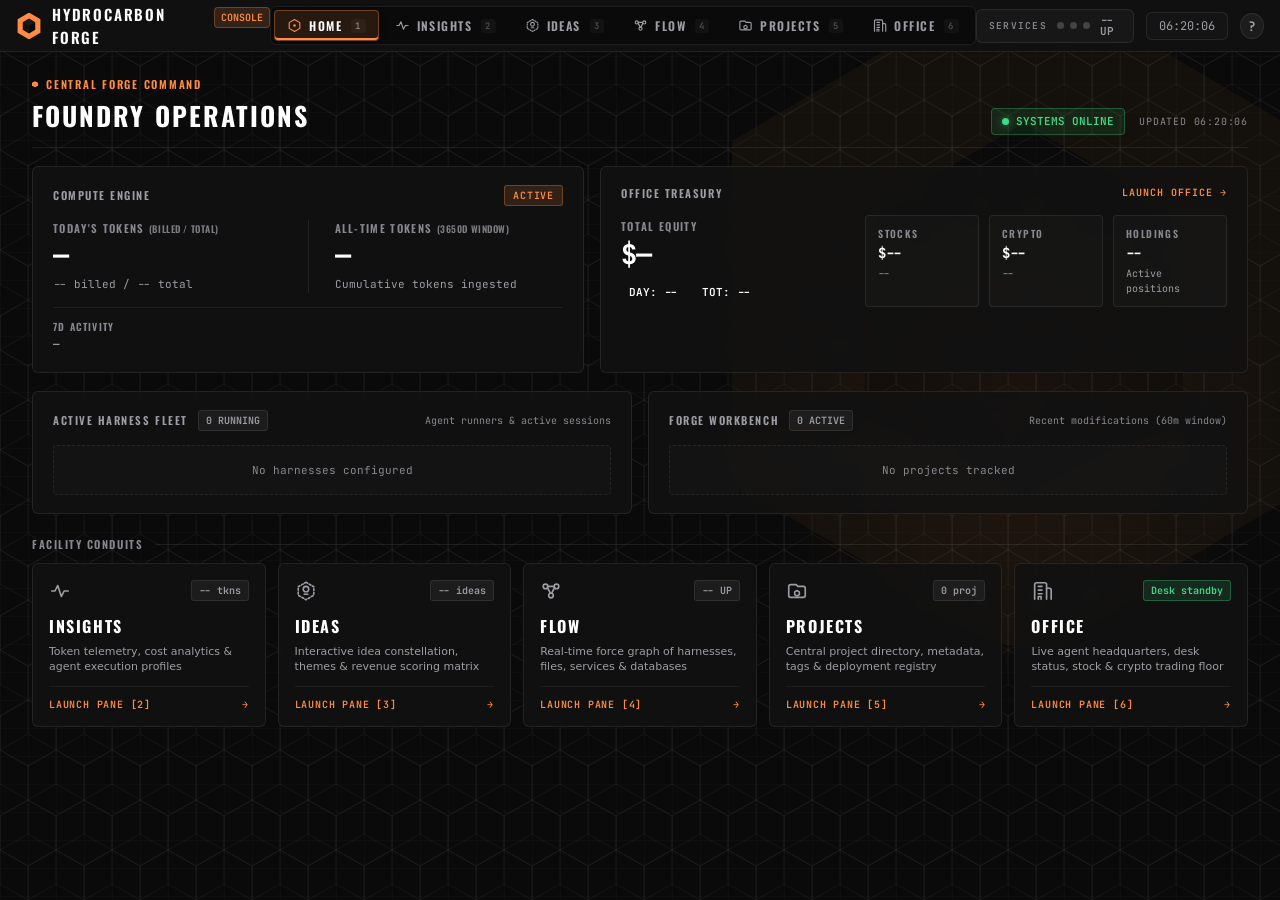
==== commit 69e213d9: "fix(home): resolve IDEAS count bug and implement design polish B1-B7" ====
--- a/web/index.html
+++ b/web/index.html
@@ -160,8 +160,17 @@
                 <div class="metric-divider"></div>
                 <div class="metric-block">
                   <div class="metric-label">ALL-TIME TOKENS <span class="metric-sublabel">(3650D WINDOW)</span></div>
-                  <div class="metric-val mono accent-steel" id="home-tokens-alltime">--</div>
+                  <div class="metric-val mono" id="home-tokens-alltime">--</div>
                   <div class="metric-detail" id="home-tokens-alltime-sub">Cumulative tokens ingested</div>
+                </div>
+              </div>
+              <div class="compute-sparkline-row">
+                <div class="sparkline-meta">
+                  <span class="sparkline-label">7D ACTIVITY</span>
+                  <span class="sparkline-val" id="home-compute-sparkline-val">--</span>
+                </div>
+                <div class="sparkline-chart-wrap">
+                  <svg class="compute-sparkline" id="home-compute-sparkline" viewBox="0 0 200 36" preserveAspectRatio="none" aria-label="7-day token sparkline"></svg>
                 </div>
               </div>
             </div>
--- a/web/style.css
+++ b/web/style.css
@@ -12,9 +12,9 @@
   --card-hover: #1c1c1c;
   --border: rgba(255, 255, 255, 0.08);
   --border-strong: rgba(255, 255, 255, 0.18);
-  --text: #ececee;
-  --text-muted: #9d9d9d;
-  --text-dim: #6d6d72;
+  --text: #ffffff;
+  --text-muted: #9d9ea5;
+  --text-dim: #888890;
   --accent: #FF8C42;
   --accent-orange: #FF8C42;
   --accent-steel: #5aa9e6;
@@ -30,6 +30,34 @@
   --hex-pattern: url("data:image/svg+xml,%3Csvg xmlns='http://www.w3.org/2000/svg' width='56' height='100'%3E%3Cpath d='M28 66L0 50L0 16L28 0L56 16L56 50L28 66L28 100' fill='none' stroke='%23ffffff' stroke-opacity='0.07' stroke-width='1'/%3E%3Cpath d='M28 0L28 34L0 50L0 84L28 100L56 84L56 50L28 34' fill='none' stroke='%23ffffff' stroke-opacity='0.04' stroke-width='1'/%3E%3C/svg%3E");
 }
 
+/* Custom Scrollbars (Item B2) */
+* {
+  scrollbar-width: thin;
+  scrollbar-color: rgba(255, 255, 255, 0.18) #0a0a0a;
+}
+
+::-webkit-scrollbar {
+  width: 8px;
+  height: 8px;
+}
+
+::-webkit-scrollbar-track {
+  background: #0a0a0a;
+}
+
+::-webkit-scrollbar-thumb {
+  background: rgba(255, 255, 255, 0.18);
+  border-radius: 4px;
+}
+
+::-webkit-scrollbar-thumb:hover {
+  background: rgba(255, 255, 255, 0.32);
+}
+
+::-webkit-scrollbar-corner {
+  background: #0a0a0a;
+}
+
 /* Reset & Base */
 *, *::before, *::after {
   box-sizing: border-box;
@@ -127,7 +155,7 @@
 /* Navigation Tabs */
 .nav-tabs {
   display: flex;
-  gap: 4px;
+  gap: 3px;
   background: var(--bg);
   padding: 3px;
   border-radius: var(--radius);
@@ -136,71 +164,92 @@
 
 .nav-tab {
   background: transparent;
-  border: none;
+  border: 1px solid transparent;
   color: var(--text-muted);
   font-family: var(--font-display);
-  font-size: 13px;
+  font-size: 12px;
   font-weight: 600;
   letter-spacing: 0.12em;
-  padding: 6px 14px;
+  padding: 6px 12px;
   border-radius: 4px;
   cursor: pointer;
   display: flex;
   align-items: center;
-  gap: 8px;
-  transition: all 150ms ease;
+  gap: 7px;
+  transition: all 160ms ease;
+  user-select: none;
+}
+
+.tab-icon {
+  width: 15px;
+  height: 15px;
+  color: inherit;
+  flex-shrink: 0;
+  transition: color 160ms ease, transform 160ms ease;
 }
 
 .nav-tab:hover {
-  color: var(--text);
-  background: rgba(255, 255, 255, 0.04);
+  color: #fff;
+  background: rgba(255, 255, 255, 0.05);
+  border-color: rgba(255, 255, 255, 0.08);
+}
+
+.nav-tab:hover .tab-icon {
+  color: var(--accent);
 }
 
 .nav-tab.active {
   color: #fff;
-  background: var(--panel-alt);
-  border: 1px solid var(--border-strong);
-  box-shadow: 0 1px 4px rgba(0, 0, 0, 0.4);
+  background: rgba(255, 140, 66, 0.12);
+  border-color: rgba(255, 140, 66, 0.35);
+  box-shadow: 0 1px 6px rgba(0, 0, 0, 0.4), inset 0 -2px 0 var(--accent);
+}
+
+.nav-tab.active .tab-icon {
+  color: var(--accent);
 }
 
 .tab-key {
   font-family: var(--font-mono);
-  font-size: 10px;
-  opacity: 0.5;
-  background: rgba(255, 255, 255, 0.1);
+  font-size: 9px;
+  opacity: 0.45;
+  background: rgba(255, 255, 255, 0.08);
   padding: 1px 4px;
   border-radius: 3px;
+  margin-left: 2px;
 }
 
 /* Status Strip & Clock */
 .topbar-status {
   display: flex;
   align-items: center;
-  gap: 16px;
+  gap: 12px;
 }
 
 .service-strip {
   display: flex;
   align-items: center;
-  gap: 8px;
+  gap: 10px;
   background: rgba(255, 255, 255, 0.03);
   border: 1px solid var(--border);
-  padding: 4px 10px;
-  border-radius: var(--radius);
-  font-family: var(--font-mono);
-  font-size: 11px;
+  padding: 5px 12px;
+  min-height: 28px;
+  border-radius: var(--radius);
+  font-family: var(--font-mono);
+  font-size: 11px;
+  line-height: 1;
 }
 
 .strip-label {
   color: var(--text-dim);
-  font-size: 9px;
+  font-size: 9.5px;
   letter-spacing: 0.14em;
   font-weight: 600;
 }
 
 .strip-dots {
   display: flex;
-  gap: 5px;
+  gap: 6px;
   align-items: center;
 }
 
@@ -226,10 +275,14 @@
   font-family: var(--font-mono);
   font-size: 12px;
   color: var(--text-muted);
-  padding: 4px 8px;
+  padding: 5px 12px;
+  min-height: 28px;
+  display: inline-flex;
+  align-items: center;
   background: rgba(255, 255, 255, 0.02);
-  border-radius: 4px;
-  border: 1px solid var(--border);
+  border-radius: var(--radius);
+  border: 1px solid var(--border);
+  line-height: 1;
 }
 
 .help-btn {
@@ -1719,3 +1772,857 @@
   color: var(--text);
 }
 
+/* ==================== HOME DASHBOARD SYSTEM ==================== */
+
+.home-container {
+  position: relative;
+  width: 100%;
+  height: 100%;
+  overflow-y: auto;
+  overflow-x: hidden;
+  padding: 24px 32px 48px;
+}
+
+/* Living Foundry Focal Mark & Ambient Layer */
+.home-focal-bg {
+  position: absolute;
+  top: 0;
+  right: 0;
+  bottom: 0;
+  left: 0;
+  pointer-events: none;
+  overflow: hidden;
+  z-index: 0;
+}
+
+.home-hero-ring {
+  position: absolute;
+  width: min(52vw, 680px);
+  aspect-ratio: 1;
+  right: max(-100px, -6vw);
+  top: 15%;
+  translate: 0 -30%;
+  color: rgba(255, 140, 66, 0.04);
+  animation: hf-spin 90s linear infinite;
+  pointer-events: none;
+}
+
+.home-glow {
+  position: absolute;
+  width: 580px;
+  height: 580px;
+  border-radius: 50%;
+  background: radial-gradient(circle, rgba(255, 140, 66, 0.07), transparent 65%);
+  top: 8%;
+  right: max(-60px, -2vw);
+  animation: hf-breathe 9s ease-in-out infinite;
+  pointer-events: none;
+}
+
+/* Home Content Wrapper */
+.home-content {
+  position: relative;
+  z-index: 1;
+  max-width: 1440px;
+  margin: 0 auto;
+  display: flex;
+  flex-direction: column;
+  gap: 18px;
+}
+
+/* Header & Status Banner */
+.home-header {
+  display: flex;
+  align-items: flex-end;
+  justify-content: space-between;
+  padding-bottom: 12px;
+  border-bottom: 1px solid var(--border);
+}
+
+.home-kicker {
+  display: flex;
+  align-items: center;
+  gap: 8px;
+  font-family: var(--font-display);
+  font-size: 11px;
+  letter-spacing: 0.16em;
+  color: var(--accent);
+  text-transform: uppercase;
+  font-weight: 600;
+}
+
+.kicker-pip {
+  width: 6px;
+  height: 6px;
+  background: var(--accent);
+  clip-path: polygon(50% 0, 100% 25%, 100% 75%, 50% 100%, 0 75%, 0 25%);
+  animation: hf-pulse 2s infinite;
+}
+
+.home-title {
+  font-family: var(--font-display);
+  font-size: 26px;
+  font-weight: 700;
+  letter-spacing: 0.08em;
+  text-transform: uppercase;
+  color: #fff;
+  margin-top: 3px;
+}
+
+.home-header-meta {
+  display: flex;
+  align-items: center;
+  gap: 14px;
+  font-family: var(--font-mono);
+  font-size: 11px;
+}
+
+.home-status-badge {
+  display: flex;
+  align-items: center;
+  gap: 7px;
+  padding: 4px 10px;
+  background: rgba(61, 220, 132, 0.1);
+  border: 1px solid rgba(61, 220, 132, 0.28);
+  color: var(--accent-green);
+  border-radius: 4px;
+  font-weight: 600;
+}
+
+.live-dot {
+  width: 7px;
+  height: 7px;
+  border-radius: 50%;
+  background: var(--accent-green);
+  box-shadow: 0 0 8px rgba(61, 220, 132, 0.6);
+}
+
+.live-dot.pulse {
+  animation: hf-pulse 2s infinite;
+}
+
+.home-sync-time {
+  color: var(--text-dim);
+  letter-spacing: 0.08em;
+  font-size: 10px;
+}
+
+/* Grids & Cards */
+.home-grid-top {
+  display: grid;
+  grid-template-columns: 1.15fr 1.35fr;
+  gap: 16px;
+}
+
+.home-grid-mid {
+  display: grid;
+  grid-template-columns: 1fr 1fr;
+  gap: 16px;
+}
+
+.forge-card {
+  background: rgba(18, 18, 18, 0.85);
+  backdrop-filter: blur(10px);
+  border: 1px solid var(--border);
+  border-radius: var(--radius);
+  padding: 18px 20px;
+  transition: border-color 200ms ease, box-shadow 200ms ease, transform 200ms ease;
+  position: relative;
+  overflow: hidden;
+}
+
+.forge-card.clickable {
+  cursor: pointer;
+}
+
+.forge-card.clickable:hover {
+  border-color: rgba(255, 140, 66, 0.5);
+  box-shadow: 0 4px 20px rgba(0, 0, 0, 0.5), 0 0 16px rgba(255, 140, 66, 0.12);
+  transform: translateY(-1px);
+}
+
+.card-head {
+  display: flex;
+  align-items: center;
+  justify-content: space-between;
+  margin-bottom: 14px;
+}
+
+.card-tag {
+  font-family: var(--font-display);
+  font-size: 11px;
+  font-weight: 600;
+  letter-spacing: 0.14em;
+  color: var(--text-muted);
+  text-transform: uppercase;
+}
+
+.card-chip {
+  font-family: var(--font-mono);
+  font-size: 10px;
+  font-weight: 600;
+  padding: 2px 8px;
+  border-radius: 3px;
+  letter-spacing: 0.08em;
+}
+
+.chip-orange {
+  background: rgba(255, 140, 66, 0.14);
+  border: 1px solid rgba(255, 140, 66, 0.3);
+  color: var(--accent);
+}
+
+.card-action-hint {
+  font-family: var(--font-mono);
+  font-size: 10px;
+  font-weight: 600;
+  color: var(--accent);
+  letter-spacing: 0.1em;
+  transition: transform 160ms ease;
+}
+
+.forge-card.clickable:hover .card-action-hint {
+  transform: translateX(3px);
+}
+
+/* Compute Hero Stats */
+.compute-hero-stats {
+  display: flex;
+  align-items: stretch;
+  gap: 22px;
+}
+
+.metric-block {
+  flex: 1;
+  display: flex;
+  flex-direction: column;
+  justify-content: center;
+}
+
+.metric-label {
+  font-family: var(--font-display);
+  font-size: 11px;
+  font-weight: 600;
+  letter-spacing: 0.12em;
+  color: var(--text-dim);
+  text-transform: uppercase;
+  margin-bottom: 4px;
+}
+
+.metric-sublabel {
+  font-size: 9.5px;
+  color: var(--text-dim);
+  opacity: 0.9;
+  letter-spacing: 0.06em;
+}
+
+.metric-val {
+  font-family: var(--font-mono);
+  font-size: 27px;
+  font-weight: 700;
+  color: #fff;
+  letter-spacing: -0.02em;
+  line-height: 1.15;
+  margin-bottom: 5px;
+  font-variant-numeric: tabular-nums;
+}
+
+.metric-val.accent-steel {
+  color: var(--accent-steel);
+}
+
+.metric-detail {
+  font-family: var(--font-mono);
+  font-size: 11px;
+  color: var(--text-muted);
+}
+
+.metric-divider {
+  width: 1px;
+  background: var(--border);
+  margin: 0 4px;
+}
+
+/* Compute Sparkline Micro-Visualization (Item B6) */
+.compute-sparkline-row {
+  margin-top: 14px;
+  padding-top: 10px;
+  border-top: 1px solid rgba(255, 255, 255, 0.06);
+  display: flex;
+  align-items: center;
+  justify-content: space-between;
+  gap: 12px;
+}
+
+.sparkline-meta {
+  display: flex;
+  flex-direction: column;
+  gap: 2px;
+}
+
+.sparkline-label {
+  font-family: var(--font-display);
+  font-size: 10px;
+  font-weight: 600;
+  letter-spacing: 0.12em;
+  color: var(--text-dim);
+  text-transform: uppercase;
+}
+
+.sparkline-val {
+  font-family: var(--font-mono);
+  font-size: 11px;
+  font-weight: 600;
+  color: var(--text-muted);
+}
+
+.sparkline-chart-wrap {
+  display: flex;
+  align-items: center;
+  justify-content: flex-end;
+  flex-shrink: 0;
+}
+
+.compute-sparkline {
+  width: 200px;
+  height: 36px;
+  overflow: visible;
+}
+
+/* Trading Hero Stats */
+.trading-hero-stats {
+  display: grid;
+  grid-template-columns: 1fr 1.6fr;
+  gap: 18px;
+  align-items: center;
+}
+
+.trading-main-stat {
+  display: flex;
+  flex-direction: column;
+  justify-content: center;
+}
+
+.trading-pnl-strip {
+  display: flex;
+  gap: 8px;
+  margin-top: 6px;
+}
+
+.pnl-pill {
+  font-family: var(--font-mono);
+  font-size: 11px;
+  font-weight: 600;
+  padding: 2px 7px;
+  border-radius: 4px;
+  border: 1px solid transparent;
+}
+
+.pnl-pill.pos {
+  background: rgba(61, 220, 132, 0.12);
+  border-color: rgba(61, 220, 132, 0.3);
+  color: var(--accent-green);
+}
+
+.pnl-pill.neg {
+  background: rgba(242, 92, 84, 0.12);
+  border-color: rgba(242, 92, 84, 0.3);
+  color: var(--accent-red);
+}
+
+.trading-books-grid {
+  display: grid;
+  grid-template-columns: repeat(3, 1fr);
+  gap: 10px;
+}
+
+.book-mini-card {
+  background: rgba(255, 255, 255, 0.02);
+  border: 1px solid var(--border);
+  border-radius: 4px;
+  padding: 10px 12px;
+  display: flex;
+  flex-direction: column;
+}
+
+.book-name {
+  font-family: var(--font-display);
+  font-size: 10px;
+  font-weight: 600;
+  letter-spacing: 0.14em;
+  color: var(--text-dim);
+  text-transform: uppercase;
+  margin-bottom: 2px;
+}
+
+.book-val {
+  font-family: var(--font-mono);
+  font-size: 14px;
+  font-weight: 700;
+  color: #fff;
+  margin-bottom: 2px;
+  font-variant-numeric: tabular-nums;
+}
+
+.book-sub {
+  font-family: var(--font-mono);
+  font-size: 10px;
+  color: var(--text-muted);
+}
+
+.book-sub.pos { color: var(--accent-green); }
+.book-sub.neg { color: var(--accent-red); }
+
+/* Harness Fleet & Projects Lists */
+.card-title-group {
+  display: flex;
+  align-items: center;
+  gap: 10px;
+}
+
+.badge-count {
+  font-family: var(--font-mono);
+  font-size: 10px;
+  font-weight: 600;
+  padding: 2px 7px;
+  border-radius: 3px;
+  background: rgba(255, 255, 255, 0.05);
+  color: var(--text-muted);
+  border: 1px solid var(--border);
+}
+
+.badge-count.live {
+  background: rgba(61, 220, 132, 0.15);
+  border-color: rgba(61, 220, 132, 0.3);
+  color: var(--accent-green);
+}
+
+.card-info {
+  font-family: var(--font-mono);
+  font-size: 10px;
+  color: var(--text-dim);
+}
+
+.harness-fleet-list {
+  display: flex;
+  flex-direction: column;
+  gap: 7px;
+  margin-top: 4px;
+  max-height: 220px;
+  overflow-y: auto;
+}
+
+.harness-item {
+  display: flex;
+  flex-direction: column;
+  gap: 6px;
+  background: rgba(255, 255, 255, 0.02);
+  border: 1px solid var(--border);
+  border-radius: 4px;
+  padding: 8px 12px;
+  transition: border-color 150ms ease, background 150ms ease;
+}
+
+.harness-item.running {
+  border-color: rgba(255, 140, 66, 0.3);
+  background: rgba(255, 140, 66, 0.03);
+}
+
+.harness-item.idle {
+  opacity: 0.65;
+  border-color: rgba(255, 255, 255, 0.04);
+}
+
+.harness-item.idle:hover {
+  opacity: 0.9;
+  border-color: var(--border);
+}
+
+.harness-main {
+  display: flex;
+  align-items: center;
+  justify-content: space-between;
+  width: 100%;
+}
+
+.harness-left {
+  display: flex;
+  align-items: center;
+  gap: 9px;
+}
+
+.harness-pip {
+  width: 7px;
+  height: 7px;
+  border-radius: 50%;
+  background: var(--text-dim);
+  flex-shrink: 0;
+}
+
+.harness-pip.live {
+  background: var(--accent-green);
+  box-shadow: 0 0 8px rgba(61, 220, 132, 0.7);
+  animation: hf-pulse 2s infinite;
+}
+
+.harness-name {
+  font-family: var(--font-display);
+  font-size: 13px;
+  font-weight: 600;
+  letter-spacing: 0.06em;
+  text-transform: uppercase;
+  color: var(--text);
+}
+
+.harness-right {
+  display: flex;
+  align-items: center;
+  gap: 8px;
+  font-family: var(--font-mono);
+  font-size: 10px;
+}
+
+.harness-sessions {
+  color: var(--accent-orange);
+  font-weight: 600;
+}
+
+.harness-pids {
+  color: var(--text-dim);
+  background: rgba(255, 255, 255, 0.04);
+  padding: 2px 5px;
+  border-radius: 3px;
+}
+
+.harness-idle-tag {
+  color: var(--text-dim);
+  font-family: var(--font-mono);
+  font-size: 9.5px;
+  font-weight: 600;
+  letter-spacing: 0.06em;
+  padding: 1px 6px;
+  background: rgba(255, 255, 255, 0.03);
+  border: 1px solid var(--border);
+  border-radius: 3px;
+}
+
+.harness-bar-track {
+  width: 100%;
+  height: 2px;
+  background: rgba(255, 255, 255, 0.06);
+  border-radius: 1px;
+  overflow: hidden;
+}
+
+.harness-bar-fill {
+  height: 100%;
+  background: var(--accent-orange);
+  border-radius: 1px;
+  transition: width 300ms ease;
+}
+
+.harness-item.idle .harness-bar-fill {
+  background: var(--text-dim);
+}
+
+.harness-empty,
+.projects-empty {
+  font-family: var(--font-mono);
+  font-size: 11px;
+  color: var(--text-dim);
+  padding: 16px 12px;
+  text-align: center;
+  grid-column: 1 / -1;
+  background: rgba(255, 255, 255, 0.015);
+  border: 1px dashed var(--border);
+  border-radius: 4px;
+}
+
+.projects-active-list {
+  display: flex;
+  flex-direction: column;
+  gap: 7px;
+  margin-top: 4px;
+  max-height: 180px;
+  overflow-y: auto;
+}
+
+.project-active-item {
+  display: flex;
+  align-items: center;
+  justify-content: space-between;
+  background: rgba(255, 255, 255, 0.02);
+  border: 1px solid var(--border);
+  border-radius: 4px;
+  padding: 8px 12px;
+  transition: border-color 150ms ease;
+}
+
+.project-active-item:hover {
+  border-color: rgba(255, 255, 255, 0.15);
+}
+
+.proj-act-left {
+  display: flex;
+  align-items: center;
+  gap: 8px;
+}
+
+.proj-act-dot {
+  width: 6px;
+  height: 6px;
+  border-radius: 50%;
+  background: var(--accent-steel);
+}
+
+.proj-act-dot.hot {
+  background: var(--accent-orange);
+  box-shadow: 0 0 8px rgba(255, 140, 66, 0.6);
+  animation: hf-pulse 2s infinite;
+}
+
+.proj-act-name {
+  font-family: var(--font-mono);
+  font-size: 12px;
+  font-weight: 600;
+  color: var(--text);
+}
+
+.proj-act-right {
+  display: flex;
+  align-items: center;
+  gap: 10px;
+  font-family: var(--font-mono);
+  font-size: 10px;
+}
+
+.proj-changes-tag {
+  color: var(--accent-orange);
+  background: rgba(255, 140, 66, 0.1);
+  border: 1px solid rgba(255, 140, 66, 0.25);
+  padding: 1px 6px;
+  border-radius: 3px;
+  font-weight: 600;
+}
+
+.proj-age-tag {
+  color: var(--text-dim);
+}
+
+/* Destination Launchpads */
+.home-destinations-section {
+  margin-top: 4px;
+  display: flex;
+  flex-direction: column;
+  gap: 10px;
+}
+
+.section-kicker {
+  display: flex;
+  align-items: center;
+  gap: 12px;
+  font-family: var(--font-display);
+  font-size: 11px;
+  font-weight: 600;
+  letter-spacing: 0.14em;
+  color: var(--text-dim);
+  text-transform: uppercase;
+}
+
+.kicker-line {
+  flex: 1;
+  height: 1px;
+  background: var(--border);
+}
+
+.destinations-grid {
+  display: grid;
+  grid-template-columns: repeat(5, 1fr);
+  gap: 12px;
+}
+
+.dest-card {
+  background: rgba(18, 18, 18, 0.85);
+  backdrop-filter: blur(8px);
+  border: 1px solid var(--border);
+  border-radius: var(--radius);
+  padding: 16px 16px 14px;
+  display: flex;
+  flex-direction: column;
+  cursor: pointer;
+  transition: transform 180ms ease, border-color 180ms ease, box-shadow 180ms ease, background 180ms ease;
+  user-select: none;
+  position: relative;
+  overflow: hidden;
+}
+
+.dest-card:hover {
+  transform: translateY(-2px);
+  border-color: var(--accent);
+  box-shadow: 0 6px 20px rgba(0, 0, 0, 0.6), 0 0 16px rgba(255, 140, 66, 0.15);
+  background: rgba(25, 25, 25, 0.95);
+}
+
+.dest-top {
+  display: flex;
+  align-items: center;
+  justify-content: space-between;
+  margin-bottom: 12px;
+}
+
+.dest-icon {
+  width: 22px;
+  height: 22px;
+  color: var(--text-muted);
+  transition: color 180ms ease;
+}
+
+.dest-card:hover .dest-icon {
+  color: var(--accent);
+}
+
+.dest-chip {
+  font-family: var(--font-mono);
+  font-size: 10px;
+  font-weight: 600;
+  padding: 2px 7px;
+  border-radius: 3px;
+  background: rgba(255, 255, 255, 0.05);
+  color: var(--text-muted);
+  border: 1px solid var(--border);
+}
+
+.dest-chip.chip-green {
+  background: rgba(61, 220, 132, 0.12);
+  border-color: rgba(61, 220, 132, 0.3);
+  color: var(--accent-green);
+}
+
+.dest-title {
+  font-family: var(--font-display);
+  font-size: 16px;
+  font-weight: 700;
+  letter-spacing: 0.1em;
+  text-transform: uppercase;
+  color: #fff;
+  margin-bottom: 6px;
+}
+
+.dest-desc {
+  font-family: var(--font-body);
+  font-size: 11px;
+  line-height: 1.4;
+  color: var(--text-muted);
+  flex: 1;
+  margin-bottom: 12px;
+}
+
+.dest-footer {
+  display: flex;
+  align-items: center;
+  justify-content: space-between;
+  font-family: var(--font-mono);
+  font-size: 10px;
+  font-weight: 600;
+  color: var(--accent);
+  letter-spacing: 0.08em;
+  padding-top: 10px;
+  border-top: 1px solid rgba(255, 255, 255, 0.05);
+}
+
+/* Kinetic Animations & Reveal */
+@keyframes hf-spin {
+  to { transform: rotate(360deg); }
+}
+
+@keyframes hf-breathe {
+  0%, 100% { opacity: 0.5; transform: scale(1); }
+  50% { opacity: 0.9; transform: scale(1.08); }
+}
+
+@keyframes hf-pulse {
+  0%, 100% { opacity: 1; }
+  50% { opacity: 0.35; }
+}
+
+.reveal-in {
+  opacity: 0;
+  transform: translateY(14px);
+  transition: opacity 0.45s cubic-bezier(0.2, 0.8, 0.2, 1), transform 0.45s cubic-bezier(0.2, 0.8, 0.2, 1);
+}
+
+.reveal-in.in {
+  opacity: 1;
+  transform: none;
+}
+
+/* Responsive Breakpoints */
+@media (max-width: 1200px) {
+  .home-grid-top {
+    grid-template-columns: 1fr;
+  }
+  .destinations-grid {
+    grid-template-columns: repeat(3, 1fr);
+  }
+}
+
+@media (max-width: 860px) {
+  .home-grid-mid {
+    grid-template-columns: 1fr;
+  }
+  .destinations-grid {
+    grid-template-columns: repeat(2, 1fr);
+  }
+  .home-hero-ring {
+    width: 90vw;
+    right: -25vw;
+  }
+}
+
+@media (max-width: 600px) {
+  .home-container {
+    padding: 16px;
+  }
+  .destinations-grid {
+    grid-template-columns: 1fr;
+  }
+  .compute-hero-stats {
+    flex-direction: column;
+    gap: 14px;
+  }
+  .metric-divider {
+    display: none;
+  }
+  .trading-hero-stats {
+    grid-template-columns: 1fr;
+  }
+  .trading-books-grid {
+    grid-template-columns: 1fr;
+  }
+  .harness-fleet-list {
+    grid-template-columns: 1fr;
+  }
+}
+
+/* Reduced Motion Compliance */
+@media (prefers-reduced-motion: reduce) {
+  .home-hero-ring,
+  .home-glow,
+  .kicker-pip,
+  .live-dot.pulse,
+  .harness-pip.live,
+  .proj-act-dot.hot {
+    animation: none !important;
+  }
+  .reveal-in {
+    opacity: 1 !important;
+    transform: none !important;
+    transition: none !important;
+  }
+  .dest-card,
+  .forge-card {
+    transition: none !important;
+    transform: none !important;
+  }
+}
+
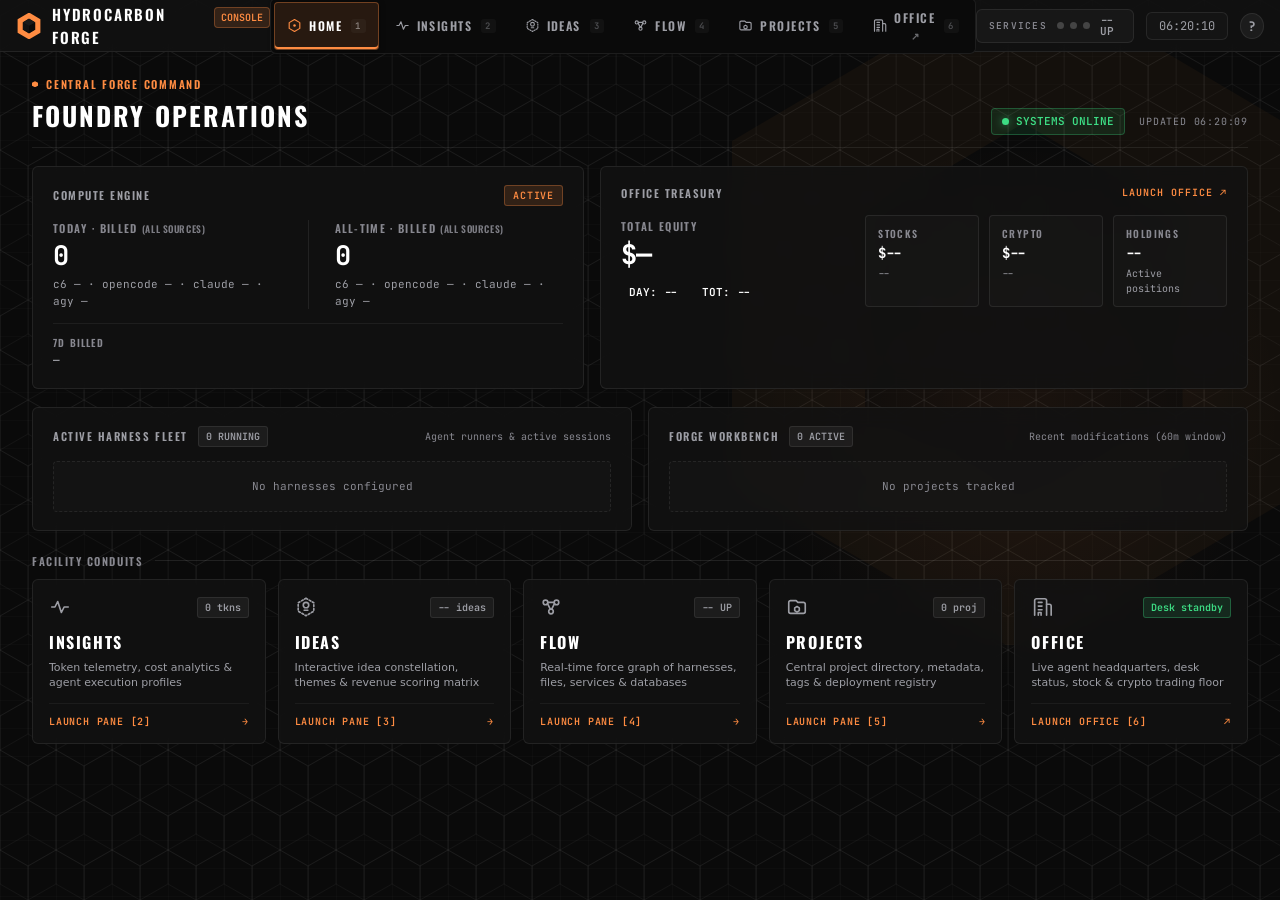
==== commit 5bae6eff: "fix(home): unify token metrics with insights all-sources billable definition and convert office to r" ====
--- a/web/index.html
+++ b/web/index.html
@@ -78,13 +78,13 @@
           <span class="tab-label">PROJECTS</span>
           <span class="tab-key">5</span>
         </button>
-        <button class="nav-tab" id="nav-office" data-tab="office" role="tab" aria-selected="false">
+        <button class="nav-tab nav-tab-ext" id="nav-office" data-tab="office" role="tab" aria-selected="false" title="Launch Office (external)">
           <svg class="tab-icon" viewBox="0 0 24 24" fill="none" stroke="currentColor" stroke-width="1.8" stroke-linecap="round" stroke-linejoin="round" aria-hidden="true">
             <path d="M4 21V5a2 2 0 0 1 2-2h9a2 2 0 0 1 2 2v16" />
             <path d="M17 9h3a2 2 0 0 1 2 2v10" />
             <path d="M8 7h4M8 11h4M8 15h4M11 21v-3H8v3" />
           </svg>
-          <span class="tab-label">OFFICE</span>
+          <span class="tab-label">OFFICE <span class="nav-ext-glyph">&nearr;</span></span>
           <span class="tab-key">6</span>
         </button>
       </nav>
@@ -153,33 +153,33 @@
               </div>
               <div class="compute-hero-stats">
                 <div class="metric-block">
-                  <div class="metric-label">TODAY'S TOKENS <span class="metric-sublabel">(BILLED / TOTAL)</span></div>
+                  <div class="metric-label">TODAY &middot; BILLED <span class="metric-sublabel">(ALL SOURCES)</span></div>
                   <div class="metric-val mono" id="home-tokens-today">--</div>
-                  <div class="metric-detail" id="home-tokens-today-sub">-- billed / -- total</div>
+                  <div class="metric-detail" id="home-tokens-today-sub">--</div>
                 </div>
                 <div class="metric-divider"></div>
                 <div class="metric-block">
-                  <div class="metric-label">ALL-TIME TOKENS <span class="metric-sublabel">(3650D WINDOW)</span></div>
+                  <div class="metric-label">ALL-TIME &middot; BILLED <span class="metric-sublabel">(ALL SOURCES)</span></div>
                   <div class="metric-val mono" id="home-tokens-alltime">--</div>
-                  <div class="metric-detail" id="home-tokens-alltime-sub">Cumulative tokens ingested</div>
+                  <div class="metric-detail" id="home-tokens-alltime-sub">--</div>
                 </div>
               </div>
               <div class="compute-sparkline-row">
                 <div class="sparkline-meta">
-                  <span class="sparkline-label">7D ACTIVITY</span>
+                  <span class="sparkline-label">7D BILLED</span>
                   <span class="sparkline-val" id="home-compute-sparkline-val">--</span>
                 </div>
                 <div class="sparkline-chart-wrap">
-                  <svg class="compute-sparkline" id="home-compute-sparkline" viewBox="0 0 200 36" preserveAspectRatio="none" aria-label="7-day token sparkline"></svg>
+                  <svg class="compute-sparkline" id="home-compute-sparkline" viewBox="0 0 200 36" preserveAspectRatio="none" aria-label="7-day billable token sparkline"></svg>
                 </div>
               </div>
             </div>
 
             <!-- Office Treasury (Trading Stats) -->
-            <div class="forge-card home-card-trading clickable" id="card-jump-office" title="Click to launch Office" role="button" tabindex="0">
+            <div class="forge-card home-card-trading clickable" id="card-jump-office" title="Launch Office (external)" role="button" tabindex="0">
               <div class="card-head">
                 <div class="card-tag">OFFICE TREASURY</div>
-                <div class="card-action-hint">LAUNCH OFFICE &rarr;</div>
+                <div class="card-action-hint">LAUNCH OFFICE &nearr;</div>
               </div>
               <div class="trading-hero-stats">
                 <div class="trading-main-stat">
@@ -308,7 +308,7 @@
               </div>
 
               <!-- Office Launchpad -->
-              <div class="dest-card" data-launch="office" id="launch-office" role="button" tabindex="0">
+              <div class="dest-card" data-launch="office" id="launch-office" role="button" tabindex="0" title="Launch Office (external)">
                 <div class="dest-top">
                   <svg class="dest-icon" viewBox="0 0 24 24" fill="none" stroke="currentColor" stroke-width="1.8" stroke-linecap="round" stroke-linejoin="round">
                     <path d="M4 21V5a2 2 0 0 1 2-2h9a2 2 0 0 1 2 2v16" />
@@ -319,7 +319,7 @@
                 </div>
                 <div class="dest-title">OFFICE</div>
                 <div class="dest-desc">Live agent headquarters, desk status, stock &amp; crypto trading floor</div>
-                <div class="dest-footer"><span>LAUNCH PANE [6]</span> &rarr;</div>
+                <div class="dest-footer"><span>LAUNCH OFFICE [6]</span> &nearr;</div>
               </div>
             </div>
           </div>
@@ -458,10 +458,7 @@
       </div>
     </section>
 
-    <!-- ==================== TAB 5: OFFICE ==================== -->
-    <section class="tab-pane iframe-pane" id="pane-office" role="tabpanel" style="display:none;">
-      <iframe class="tab-iframe" id="iframe-office" title="Office Board"></iframe>
-    </section>
+
 
   </main>
 
@@ -573,7 +570,7 @@
         <div class="shortcut-item"><kbd>3</kbd><span>Switch to Ideas Tab</span></div>
         <div class="shortcut-item"><kbd>4</kbd><span>Switch to Flow Tab</span></div>
         <div class="shortcut-item"><kbd>5</kbd><span>Switch to Projects Tab</span></div>
-        <div class="shortcut-item"><kbd>6</kbd><span>Switch to Office Tab</span></div>
+        <div class="shortcut-item"><kbd>6</kbd><span>Launch Office (redirect &nearr;)</span></div>
         <div class="shortcut-item"><kbd>?</kbd><span>Show / Hide this shortcut sheet</span></div>
         <div class="shortcut-item"><kbd>Esc</kbd><span>Close modals and side inspection drawers</span></div>
         <div class="shortcut-item"><kbd>Space</kbd><span>Recenter Flow Canvas (when on Flow tab)</span></div>
--- a/web/style.css
+++ b/web/style.css
@@ -219,6 +219,19 @@
   margin-left: 2px;
 }
 
+.nav-ext-glyph {
+  font-size: 10px;
+  margin-left: 2px;
+  opacity: 0.65;
+  display: inline-block;
+  transition: opacity 0.15s ease, transform 0.15s ease;
+}
+
+.nav-tab:hover .nav-ext-glyph {
+  opacity: 1;
+  transform: translate(1px, -1px);
+}
+
 /* Status Strip & Clock */
 .topbar-status {
   display: flex;
